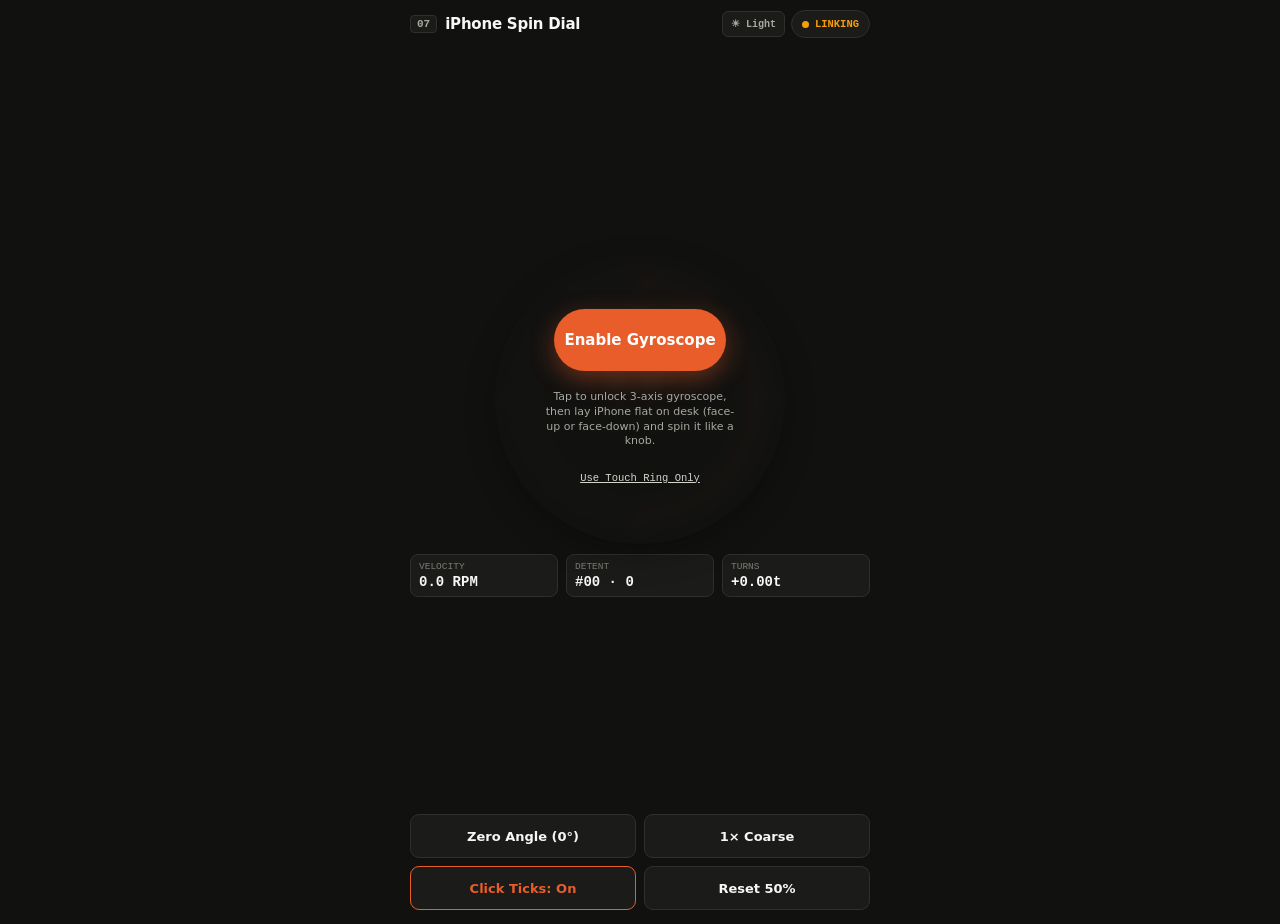
==== cells/left-grille/dial-phone.html @ c9fe2d1a "Expand Cell 05 secondary grid with 6 hardware-acoustic & iPhone dial sensors Adds a shared 48 kHz un" ====
<!DOCTYPE html>
<html lang="en">
<head>
  <meta charset="UTF-8">
  <meta name="viewport" content="width=device-width, initial-scale=1.0, maximum-scale=1.0, user-scalable=no, viewport-fit=cover">
  <meta name="apple-mobile-web-app-capable" content="yes">
  <meta name="apple-mobile-web-app-status-bar-style" content="black-translucent">
  <meta name="theme-color" content="#111110">
  <title>07 · iPhone Spin Dial Controller</title>
  <link rel="stylesheet" href="iphone-dial.css">
</head>
<body class="dp-body" data-theme="dark">
  <main class="dp-app" id="dp-app">
    <header class="dp-header">
      <div class="dp-brand">
        <span class="dp-badge">07</span>
        <span class="dp-title">iPhone Spin Dial</span>
      </div>
      <div class="dp-header-right">
        <button type="button" class="dp-theme-btn" id="dp-theme-btn" aria-label="Toggle dark or light theme">☀ Light</button>
        <div class="dp-status" id="dp-status" data-state="connecting">
          <span class="dp-dot" aria-hidden="true"></span>
          <span id="dp-status-text">LINKING</span>
        </div>
      </div>
    </header>

    <section class="dp-stage">
      <div class="dp-wheel-wrap" id="dp-wheel-pad" aria-label="Rotary encoder touch and gyroscope platter">
        <svg class="dp-wheel-svg" viewBox="0 0 240 240" aria-hidden="true">
          <circle cx="120" cy="120" r="112" fill="none" stroke="currentColor" stroke-opacity="0.14" stroke-width="1.5" />
          <circle cx="120" cy="120" r="98" fill="none" stroke="currentColor" stroke-opacity="0.12" stroke-width="5" />
          <path id="dp-arc-active" d="" fill="none" stroke="#e85d2a" stroke-width="5.5" stroke-linecap="round" />
          <g id="dp-ticks"></g>
          <g id="dp-rotor" transform="rotate(0 120 120)">
            <circle cx="120" cy="120" r="82" fill="none" stroke="currentColor" stroke-opacity="0.22" stroke-width="1.5" />
            <circle cx="120" cy="120" r="66" fill="none" stroke="currentColor" stroke-opacity="0.12" stroke-width="1" stroke-dasharray="3 3" />
            <line x1="120" y1="30" x2="120" y2="50" stroke="#e85d2a" stroke-width="4" stroke-linecap="round" />
            <circle cx="120" cy="60" r="9" fill="none" stroke="currentColor" stroke-opacity="0.35" stroke-width="1.5" />
          </g>
        </svg>

        <div class="dp-center-hud" id="dp-center-hud">
          <div class="dp-angle-big" id="dp-angle">0.0°</div>
          <div class="dp-val-sub" id="dp-value">VAL 50.0</div>
          <div class="dp-pose-meta" id="dp-pose">FLAT DESK · 0.00t</div>
        </div>

        <!-- 1-Tap iOS 13+ Gyroscope Permission Gate + Touch-Ring Fallback -->
        <div class="dp-gate" id="dp-gate">
          <button type="button" class="dp-enable-btn" id="dp-enable-btn">Enable Gyroscope</button>
          <p class="dp-gate-note" id="dp-gate-note">
            Tap to unlock 3-axis gyroscope, then lay iPhone flat on desk (face-up or face-down) and spin it like a knob.
          </p>
          <button type="button" class="dp-dismiss-btn" id="dp-touch-only-btn">Use Touch Ring Only</button>
        </div>
      </div>

      <div class="dp-metrics">
        <div class="dp-metric-box">
          <span class="dp-metric-k">VELOCITY</span>
          <span class="dp-metric-v" id="dp-rpm">0.0 RPM</span>
        </div>
        <div class="dp-metric-box">
          <span class="dp-metric-k">DETENT</span>
          <span class="dp-metric-v" id="dp-detent">#00 · 0</span>
        </div>
        <div class="dp-metric-box">
          <span class="dp-metric-k">TURNS</span>
          <span class="dp-metric-v" id="dp-turns">+0.00t</span>
        </div>
      </div>
    </section>

    <section class="dp-controls">
      <div class="dp-btn-grid">
        <button type="button" class="dp-btn" id="dp-zero-btn">Zero Angle (0°)</button>
        <button type="button" class="dp-btn" id="dp-fine-btn" aria-pressed="false">1× Coarse</button>
        <button type="button" class="dp-btn" id="dp-ticks-btn" aria-pressed="true">Click Ticks: On</button>
        <button type="button" class="dp-btn" id="dp-reset-btn">Reset 50%</button>
      </div>
    </section>
  </main>

  <script defer src="../motion/transport.js"></script>
  <script defer src="iphone-dial.js"></script>
  <script defer src="dial-phone.js"></script>
</body>
</html>
---- cells/left-grille/iphone-dial.css ----
/* ==========================================================================
   Secondary Grid Cell 07 — iPhone Spinning Dial Control (`cells/left-grille/iphone-dial.css`)
   Strictly scoped to `.id-cell` (desktop Secondary Cell 07) and `.dp-body`
   (standalone mobile rotary controller `dial-phone.html`).
   ========================================================================== */

.id-cell {
  --id-bg: #ffffff;
  --id-well: #f5f5f3;
  --id-well-border: #e4e4e0;
  --id-border: #dcdcd6;
  --id-ink: #141413;
  --id-ink-sec: #52524e;
  --id-ink-muted: #63635f;
  --id-cobalt: #0052cc;
  --id-cobalt-soft: rgba(0, 82, 204, 0.12);
  --id-vermilion: #c93700;
  --id-emerald: #047857;
  --id-sans: -apple-system, BlinkMacSystemFont, "SF Pro Text", "Inter", system-ui, sans-serif;
  --id-mono: ui-monospace, "SF Mono", "JetBrains Mono", Menlo, Consolas, monospace;

  position: relative;
  overflow: hidden;
  container-type: inline-size;
  font-family: var(--id-sans);
  color: var(--id-ink);
  -webkit-font-smoothing: antialiased;
}

.id-stage {
  position: absolute;
  inset: 0;
  padding: clamp(6px, 2.2cqw, 12px);
  display: grid;
  grid-template-rows: auto minmax(0, 1fr);
  row-gap: clamp(4px, 1.6cqw, 8px);
  background: var(--id-bg);
  user-select: none;
  -webkit-user-select: none;
}

/* --------------------------------------------------------------------------
   1. Top Bezel Bar
   -------------------------------------------------------------------------- */

.id-bezel {
  display: flex;
  align-items: center;
  justify-content: space-between;
  gap: 5px;
  min-width: 0;
}

.id-bezel-left {
  display: flex;
  align-items: center;
  gap: 5px;
  min-width: 0;
}

.id-kicker {
  font-family: var(--id-mono);
  font-size: clamp(8.5px, 2.2cqw, 10.5px);
  font-weight: 700;
  color: var(--id-ink-muted);
  font-variant-numeric: tabular-nums;
  flex: 0 0 auto;
}

.id-title {
  font-size: clamp(10px, 2.6cqw, 12.5px);
  font-weight: 600;
  letter-spacing: -0.01em;
  color: var(--id-ink);
  white-space: nowrap;
  overflow: hidden;
  text-overflow: ellipsis;
}

.id-led {
  width: 6px;
  height: 6px;
  border-radius: 50%;
  background: #9ca3af;
  flex: 0 0 auto;
}

.id-led[data-state="ready"] {
  background: var(--id-cobalt);
}

.id-led[data-state="live"] {
  background: #10b981;
  box-shadow: 0 0 0 2px rgba(16, 185, 129, 0.25);
}

.id-status-text {
  font-family: var(--id-mono);
  font-size: clamp(7.5px, 1.9cqw, 9.5px);
  font-weight: 600;
  color: var(--id-ink-muted);
  font-variant-numeric: tabular-nums;
  white-space: nowrap;
  overflow: hidden;
  text-overflow: ellipsis;
}

.id-bezel-right {
  display: flex;
  align-items: center;
  gap: 3px;
  flex: 0 0 auto;
}

.id-btn {
  height: clamp(19px, 5cqw, 23px);
  padding: 0 clamp(5px, 1.6cqw, 8px);
  border-radius: 5px;
  border: 1px solid var(--id-well-border);
  background: var(--id-well);
  color: var(--id-ink);
  font-family: var(--id-mono);
  font-size: clamp(8px, 2cqw, 10px);
  font-weight: 600;
  font-variant-numeric: tabular-nums;
  cursor: pointer;
  white-space: nowrap;
  transition: background-color 120ms ease, border-color 120ms ease, color 120ms ease;
}

.id-btn:hover {
  background: #eaeae6;
}

.id-btn:focus-visible {
  outline: 2px solid var(--id-cobalt);
  outline-offset: 1px;
}

.id-btn--qr[aria-expanded="true"] {
  background: var(--id-ink);
  border-color: var(--id-ink);
  color: #ffffff;
}

.id-btn--ble[aria-pressed="true"] {
  background: var(--id-cobalt-soft);
  border-color: rgba(0, 82, 204, 0.4);
  color: var(--id-cobalt);
}

/* --------------------------------------------------------------------------
   2. Main 2-Column Body: Machined Rotary Platter + Telemetry Column
   -------------------------------------------------------------------------- */

.id-body {
  display: grid;
  grid-template-columns: minmax(90px, 44%) minmax(0, 1fr);
  column-gap: clamp(6px, 2.2cqw, 12px);
  min-height: 0;
  min-width: 0;
  align-items: stretch;
}

.id-dial-pad {
  position: relative;
  background: var(--id-well);
  border: 1px solid var(--id-well-border);
  border-radius: 8px;
  display: flex;
  align-items: center;
  justify-content: center;
  min-height: 0;
  min-width: 0;
  padding: 4px;
  cursor: grab;
  touch-action: none;
}

.id-dial-pad.is-dragging {
  cursor: grabbing;
  border-color: #c5c5be;
}

.id-dial-pad:focus-visible {
  outline: 2px solid var(--id-cobalt);
  outline-offset: 1px;
}

.id-dial-svg {
  width: 100%;
  height: 100%;
  max-width: 100%;
  max-height: 100%;
  display: block;
}

.id-stator-well {
  fill: #ecece8;
  stroke: #dcdcd6;
  stroke-width: 1.2;
}

.id-value-track {
  fill: none;
  stroke: #dfdfd9;
  stroke-width: 3.2;
}

.id-value-arc {
  fill: none;
  stroke: var(--id-cobalt);
  stroke-width: 3.4;
  stroke-linecap: round;
}

.id-tick {
  stroke: #9e9e97;
  stroke-width: 1.25;
  stroke-linecap: round;
}

.id-tick--major {
  stroke: #52524e;
  stroke-width: 1.8;
}

.id-tick.is-active {
  stroke: var(--id-vermilion);
  stroke-width: 2.5;
}

.id-rotor-rim {
  fill: #d8d8d2;
  stroke: #b8b8b0;
  stroke-width: 1.2;
}

.id-rotor-face {
  fill: #f9f9f7;
  stroke: #e2e2dc;
  stroke-width: 1;
}

.id-rotor-groove {
  fill: none;
  stroke: #e6e6e1;
  stroke-width: 0.9;
  stroke-dasharray: 2 2;
}

.id-rotor-notch {
  stroke: var(--id-vermilion);
  stroke-width: 3.2;
  stroke-linecap: round;
}

.id-rotor-dimple {
  fill: #eaeae4;
  stroke: #c6c6be;
  stroke-width: 1.1;
}

.id-hub-cap {
  fill: #ffffff;
  stroke: #dcdcd6;
  stroke-width: 1;
}

.id-hub-readout {
  position: absolute;
  inset: 0;
  display: flex;
  flex-direction: column;
  align-items: center;
  justify-content: center;
  pointer-events: none;
  text-align: center;
}

.id-hub-angle {
  font-family: var(--id-mono);
  font-size: clamp(9.5px, 3cqw, 14px);
  font-weight: 700;
  font-variant-numeric: tabular-nums;
  color: var(--id-ink);
  line-height: 1.05;
}

.id-hub-turns {
  font-family: var(--id-mono);
  font-size: clamp(6.5px, 1.7cqw, 8.5px);
  font-variant-numeric: tabular-nums;
  color: var(--id-ink-muted);
  margin-top: 1px;
}

/* --------------------------------------------------------------------------
   3. Right-Column Telemetry Cards & Action Row
   -------------------------------------------------------------------------- */

.id-telemetry {
  display: grid;
  grid-template-rows: minmax(0, 1fr) minmax(0, 1fr) auto;
  row-gap: clamp(4px, 1.4cqw, 7px);
  min-width: 0;
  min-height: 0;
}

.id-card {
  background: var(--id-well);
  border: 1px solid var(--id-well-border);
  border-radius: 6px;
  padding: clamp(4px, 1.5cqw, 8px) clamp(6px, 1.8cqw, 10px);
  display: flex;
  flex-direction: column;
  justify-content: space-between;
  min-width: 0;
  min-height: 0;
  overflow: hidden;
}

.id-card-head {
  display: flex;
  align-items: center;
  justify-content: space-between;
  gap: 4px;
  min-width: 0;
}

.id-label {
  font-family: var(--id-mono);
  font-size: clamp(7.5px, 1.8cqw, 9.5px);
  font-weight: 600;
  letter-spacing: 0.04em;
  color: var(--id-ink-muted);
  white-space: nowrap;
  overflow: hidden;
  text-overflow: ellipsis;
}

.id-mini-pill {
  height: 17px;
  padding: 0 5px;
  border-radius: 4px;
  border: 1px solid var(--id-border);
  background: #ffffff;
  color: var(--id-ink-sec);
  font-family: var(--id-mono);
  font-size: 8px;
  font-weight: 600;
  cursor: pointer;
  white-space: nowrap;
}

.id-mini-pill[aria-pressed="true"] {
  background: var(--id-cobalt-soft);
  border-color: rgba(0, 82, 204, 0.4);
  color: var(--id-cobalt);
}

.id-metric-row {
  display: flex;
  align-items: baseline;
  gap: 3px;
  min-width: 0;
}

.id-metric-num {
  font-family: var(--id-mono);
  font-size: clamp(12px, 4.2cqw, 21px);
  font-weight: 700;
  letter-spacing: -0.02em;
  font-variant-numeric: tabular-nums;
  color: var(--id-ink);
  line-height: 1.05;
  white-space: nowrap;
}

.id-metric-unit {
  font-family: var(--id-mono);
  font-size: clamp(8px, 2cqw, 10.5px);
  color: var(--id-ink-muted);
  white-space: nowrap;
}

.id-bar-track {
  height: 4px;
  border-radius: 2px;
  background: #e2e2dc;
  overflow: hidden;
}

.id-bar-fill {
  height: 100%;
  width: 50%;
  background: var(--id-cobalt);
  border-radius: 2px;
  transition: width 40ms linear;
}

.id-sub-meta {
  font-family: var(--id-mono);
  font-size: clamp(7.5px, 1.8cqw, 9.5px);
  font-variant-numeric: tabular-nums;
  color: var(--id-ink-muted);
  white-space: nowrap;
  overflow: hidden;
  text-overflow: ellipsis;
}

.id-footer-row {
  display: flex;
  align-items: center;
  justify-content: space-between;
  gap: 4px;
  min-width: 0;
}

.id-sim-group {
  display: flex;
  align-items: center;
  gap: 3px;
}

.id-mini-btn {
  height: 19px;
  padding: 0 6px;
  border-radius: 4px;
  border: 1px solid var(--id-border);
  background: #ffffff;
  color: var(--id-ink-sec);
  font-family: var(--id-mono);
  font-size: 8.5px;
  font-weight: 600;
  cursor: pointer;
  white-space: nowrap;
}

.id-mini-btn:hover {
  background: #f0f0ec;
  color: var(--id-ink);
}

.id-mini-btn:focus-visible {
  outline: 2px solid var(--id-cobalt);
  outline-offset: 1px;
}

.id-mini-btn--close {
  background: var(--id-ink);
  border-color: var(--id-ink);
  color: #ffffff;
}

.id-link-meta {
  font-family: var(--id-mono);
  font-size: 8px;
  color: var(--id-ink-muted);
  font-variant-numeric: tabular-nums;
  white-space: nowrap;
  overflow: hidden;
  text-overflow: ellipsis;
}

/* --------------------------------------------------------------------------
   4. Toggleable In-Cell QR Pairing Overlay (`.id-qr-overlay`)
   -------------------------------------------------------------------------- */

.id-qr-overlay {
  position: absolute;
  inset: 0;
  z-index: 6;
  background: rgba(255, 255, 255, 0.97);
  backdrop-filter: blur(4px);
  padding: clamp(6px, 2.2cqw, 12px);
  display: grid;
  grid-template-columns: minmax(76px, 38%) minmax(0, 1fr);
  column-gap: clamp(6px, 2.4cqw, 12px);
  align-items: center;
}

.id-qr-overlay[hidden] {
  display: none !important;
}

.id-qr-box {
  width: 100%;
  height: 100%;
  max-height: 100%;
  display: flex;
  align-items: center;
  justify-content: center;
  background: #ffffff;
  border: 1px solid var(--id-well-border);
  border-radius: 6px;
  padding: 4px;
  min-height: 0;
}

.id-qr-box svg {
  width: 100%;
  height: 100%;
  max-width: 148px;
  max-height: 148px;
  display: block;
}

.id-qr-fallback {
  font-family: var(--id-mono);
  font-size: 9px;
  color: var(--id-ink-muted);
  text-align: center;
  padding: 6px;
}

.id-qr-meta {
  display: flex;
  flex-direction: column;
  justify-content: center;
  gap: 5px;
  min-width: 0;
}

.id-qr-top {
  display: flex;
  align-items: center;
  justify-content: space-between;
  gap: 4px;
}

.id-qr-sid {
  font-family: var(--id-mono);
  font-size: 9.5px;
  font-weight: 700;
  color: var(--id-ink);
  background: var(--id-well);
  border: 1px solid var(--id-well-border);
  border-radius: 4px;
  padding: 1px 5px;
}

.id-qr-actions {
  display: flex;
  align-items: center;
  gap: 4px;
}

.id-qr-hint {
  font-size: clamp(8.5px, 2.1cqw, 10.5px);
  line-height: 1.28;
  color: var(--id-ink-sec);
}

.id-host-input {
  width: 100%;
  height: 24px;
  padding: 0 6px;
  border-radius: 4px;
  border: 1px solid var(--id-border);
  background: var(--id-well);
  color: var(--id-ink);
  font-family: var(--id-mono);
  font-size: 9.5px;
}

.id-host-input:focus-visible {
  outline: 2px solid var(--id-cobalt);
  background: #ffffff;
}

/* --------------------------------------------------------------------------
   5. Container Query Breakpoints (Down to 150px)
   -------------------------------------------------------------------------- */

@container (max-width: 310px) {
  .id-status-text,
  .id-link-meta {
    display: none;
  }
}

@container (max-width: 245px) {
  .id-title,
  .id-hub-turns,
  .id-sub-meta,
  .id-footer-row {
    display: none;
  }

  .id-body {
    grid-template-columns: minmax(64px, 46%) minmax(0, 1fr);
    column-gap: 4px;
  }

  .id-telemetry {
    grid-template-rows: minmax(0, 1fr) minmax(0, 1fr);
  }

  .id-mini-pill {
    display: none;
  }
}

/* ==========================================================================
   6. Standalone Mobile Controller (`cells/left-grille/dial-phone.html`)
   Supports both Dark OLED Studio mode (default) and Braun Light Ceramic mode.
   ========================================================================== */

.dp-body {
  --dp-bg: #111110;
  --dp-surface: #1b1b19;
  --dp-surface-2: #252522;
  --dp-border: #2f2f2b;
  --dp-ink: #f7f7f5;
  --dp-ink-sec: #a8a8a0;
  --dp-ink-muted: #7c7c75;
  --dp-accent: #e85d2a;
  --dp-cobalt: #3b82f6;
  --dp-live: #10b981;
  --dp-sans: -apple-system, BlinkMacSystemFont, "SF Pro Display", "Inter", system-ui, sans-serif;
  --dp-mono: ui-monospace, "SF Mono", Menlo, monospace;

  margin: 0;
  padding: 0;
  min-height: 100dvh;
  background: var(--dp-bg);
  color: var(--dp-ink);
  font-family: var(--dp-sans);
  overscroll-behavior: none;
  user-select: none;
  -webkit-user-select: none;
  -webkit-font-smoothing: antialiased;
}

.dp-body[data-theme="light"] {
  --dp-bg: #f6f6f3;
  --dp-surface: #ffffff;
  --dp-surface-2: #ecece7;
  --dp-border: #dcdcd5;
  --dp-ink: #141413;
  --dp-ink-sec: #52524e;
  --dp-ink-muted: #6e6e68;
  --dp-accent: #c93700;
  --dp-cobalt: #0052cc;
}

.dp-app {
  min-height: 100dvh;
  max-width: 460px;
  margin-inline: auto;
  padding:
    calc(10px + env(safe-area-inset-top))
    calc(16px + env(safe-area-inset-right))
    calc(14px + env(safe-area-inset-bottom))
    calc(16px + env(safe-area-inset-left));
  display: flex;
  flex-direction: column;
  justify-content: space-between;
  gap: 10px;
}

.dp-header {
  display: flex;
  align-items: center;
  justify-content: space-between;
  gap: 8px;
}

.dp-brand {
  display: flex;
  align-items: center;
  gap: 8px;
}

.dp-badge {
  font-family: var(--dp-mono);
  font-size: 11px;
  font-weight: 700;
  padding: 2px 6px;
  border-radius: 4px;
  background: var(--dp-surface);
  border: 1px solid var(--dp-border);
  color: var(--dp-ink-sec);
}

.dp-title {
  font-size: 15px;
  font-weight: 600;
  letter-spacing: -0.015em;
}

.dp-header-right {
  display: flex;
  align-items: center;
  gap: 6px;
}

.dp-status {
  display: inline-flex;
  align-items: center;
  gap: 6px;
  height: 26px;
  padding: 0 10px;
  border-radius: 999px;
  background: var(--dp-surface);
  border: 1px solid var(--dp-border);
  font-family: var(--dp-mono);
  font-size: 10.5px;
  font-weight: 600;
  color: #f59e0b;
}

.dp-status[data-state="ready"] {
  color: var(--dp-live);
  border-color: rgba(16, 185, 129, 0.35);
}

.dp-dot {
  width: 7px;
  height: 7px;
  border-radius: 50%;
  background: currentColor;
}

.dp-theme-btn {
  height: 26px;
  padding: 0 8px;
  border-radius: 6px;
  border: 1px solid var(--dp-border);
  background: var(--dp-surface);
  color: var(--dp-ink-sec);
  font-family: var(--dp-mono);
  font-size: 10px;
  font-weight: 600;
  cursor: pointer;
}

.dp-stage {
  flex: 1;
  display: flex;
  flex-direction: column;
  align-items: center;
  justify-content: center;
  gap: 12px;
}

.dp-wheel-wrap {
  position: relative;
  width: min(76vw, 36dvh, 284px);
  aspect-ratio: 1 / 1;
  border-radius: 50%;
  background: var(--dp-surface);
  border: 1px solid var(--dp-border);
  box-shadow: 0 12px 32px rgba(0, 0, 0, 0.28);
  display: flex;
  align-items: center;
  justify-content: center;
  touch-action: none;
}

.dp-wheel-svg {
  position: absolute;
  inset: 0;
  width: 100%;
  height: 100%;
  pointer-events: none;
}

.dp-center-hud {
  position: relative;
  z-index: 1;
  display: flex;
  flex-direction: column;
  align-items: center;
  gap: 2px;
  pointer-events: none;
  text-align: center;
}

.dp-angle-big {
  font-family: var(--dp-mono);
  font-size: 28px;
  font-weight: 700;
  font-variant-numeric: tabular-nums;
  letter-spacing: -0.03em;
  line-height: 1;
}

.dp-val-sub {
  font-family: var(--dp-mono);
  font-size: 14px;
  font-weight: 600;
  color: var(--dp-accent);
  font-variant-numeric: tabular-nums;
}

.dp-pose-meta {
  font-family: var(--dp-mono);
  font-size: 10px;
  color: var(--dp-ink-sec);
  font-variant-numeric: tabular-nums;
}

.dp-gate {
  position: absolute;
  inset: -3px;
  z-index: 5;
  border-radius: 50%;
  background: rgba(17, 17, 16, 0.94);
  backdrop-filter: blur(8px);
  display: flex;
  flex-direction: column;
  align-items: center;
  justify-content: center;
  gap: 8px;
  padding: 18px;
  text-align: center;
  color: #f7f7f5;
}

.dp-gate[hidden] {
  display: none !important;
}

.dp-enable-btn {
  width: 172px;
  height: 62px;
  border-radius: 999px;
  border: 0;
  background: #e85d2a;
  color: #ffffff;
  font-family: var(--dp-sans);
  font-size: 15px;
  font-weight: 700;
  cursor: pointer;
  box-shadow: 0 8px 24px rgba(232, 93, 42, 0.4);
}

.dp-gate-note {
  font-size: 11px;
  line-height: 1.32;
  color: #a8a8a0;
  max-width: 200px;
}

.dp-dismiss-btn {
  border: 0;
  background: transparent;
  color: #d4d4cc;
  font-family: var(--dp-mono);
  font-size: 10.5px;
  text-decoration: underline;
  padding: 4px 8px;
  cursor: pointer;
}

.dp-metrics {
  width: 100%;
  display: grid;
  grid-template-columns: repeat(3, minmax(0, 1fr));
  gap: 8px;
}

.dp-metric-box {
  background: var(--dp-surface);
  border: 1px solid var(--dp-border);
  border-radius: 8px;
  padding: 6px 8px;
  display: flex;
  flex-direction: column;
  gap: 2px;
}

.dp-metric-k {
  font-family: var(--dp-mono);
  font-size: 9.5px;
  color: var(--dp-ink-muted);
}

.dp-metric-v {
  font-family: var(--dp-mono);
  font-size: 14px;
  font-weight: 700;
  font-variant-numeric: tabular-nums;
}

.dp-controls {
  display: flex;
  flex-direction: column;
  gap: 8px;
}

.dp-btn-grid {
  display: grid;
  grid-template-columns: repeat(2, minmax(0, 1fr));
  gap: 8px;
}

.dp-btn {
  height: 44px;
  border-radius: 9px;
  border: 1px solid var(--dp-border);
  background: var(--dp-surface);
  color: var(--dp-ink);
  font-family: var(--dp-sans);
  font-size: 13px;
  font-weight: 600;
  cursor: pointer;
}

.dp-btn[aria-pressed="true"] {
  border-color: var(--dp-accent);
  color: var(--dp-accent);
}
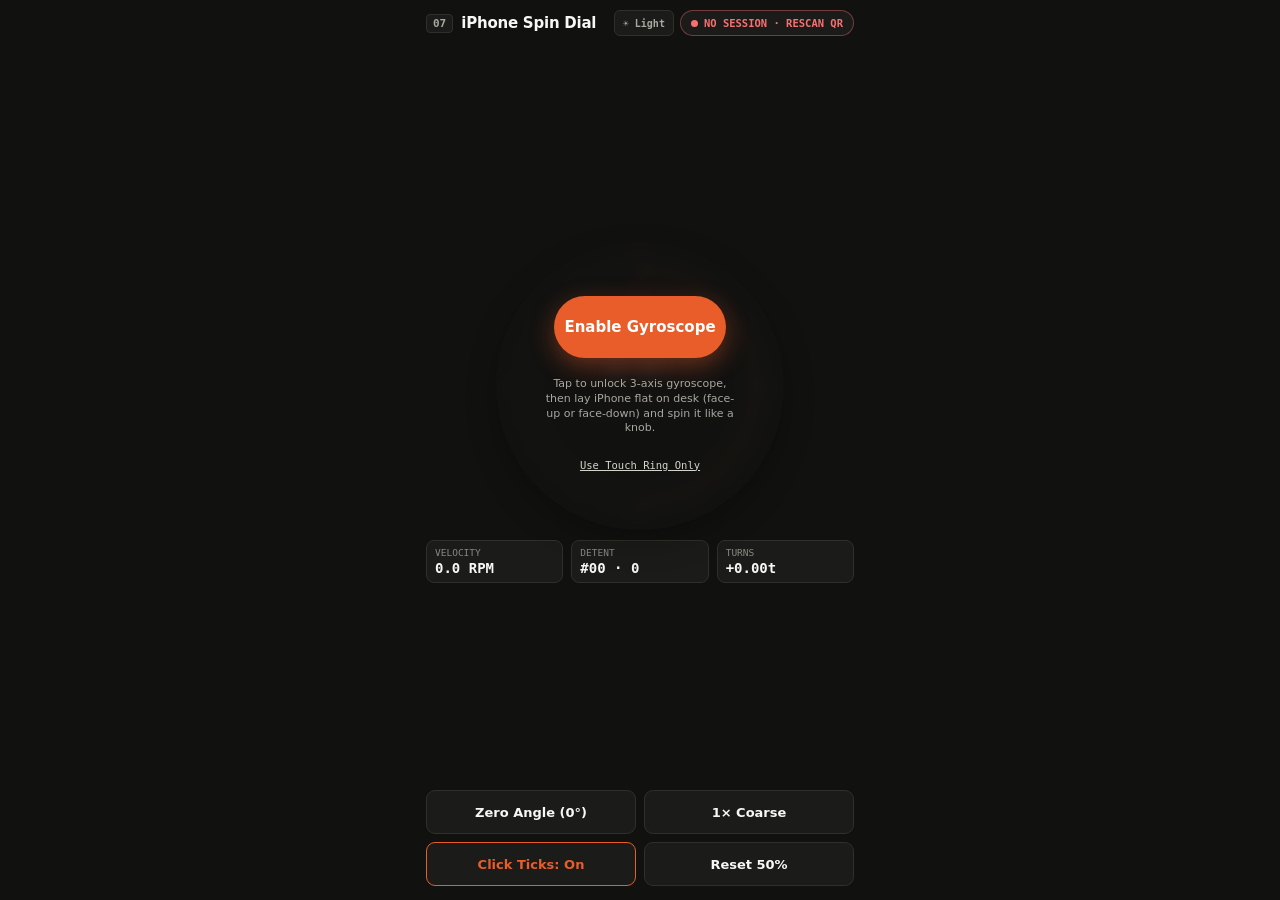
==== commit 117d6f18: "Fix Cell 05 breath puff, lid angle bridge, and iPhone dial lifecycle, status, and bridge security Li" ====
--- a/cells/left-grille/dial-phone.html
+++ b/cells/left-grille/dial-phone.html
@@ -18,10 +18,10 @@
       </div>
       <div class="dp-header-right">
         <button type="button" class="dp-theme-btn" id="dp-theme-btn" aria-label="Toggle dark or light theme">☀ Light</button>
-        <div class="dp-status" id="dp-status" data-state="connecting">
+        <button type="button" class="dp-status" id="dp-status" data-state="connecting" title="Link status · tap to reconnect">
           <span class="dp-dot" aria-hidden="true"></span>
-          <span id="dp-status-text">LINKING</span>
-        </div>
+          <span id="dp-status-text" aria-live="polite">LINKING</span>
+        </button>
       </div>
     </header>
 
--- a/cells/left-grille/iphone-dial.css
+++ b/cells/left-grille/iphone-dial.css
@@ -94,6 +94,14 @@
   box-shadow: 0 0 0 2px rgba(16, 185, 129, 0.25);
 }
 
+.id-led[data-state="linking"] {
+  background: #d97706;
+}
+
+.id-led[data-state="error"] {
+  background: var(--id-vermilion);
+}
+
 .id-status-text {
   font-family: var(--id-mono);
   font-size: clamp(7.5px, 1.9cqw, 9.5px);
@@ -575,7 +583,8 @@
 
 @container (max-width: 310px) {
   .id-status-text,
-  .id-link-meta {
+  .id-link-meta,
+  .id-qr-sid {
     display: none;
   }
 }
@@ -584,8 +593,15 @@
   .id-title,
   .id-hub-turns,
   .id-sub-meta,
-  .id-footer-row {
+  .id-footer-row,
+  .id-qr-sid,
+  .id-qr-hint {
     display: none;
+  }
+
+  .id-btn {
+    padding: 0 4px;
+    font-size: 7.5px;
   }
 
   .id-body {
@@ -599,6 +615,38 @@
 
   .id-mini-pill {
     display: none;
+  }
+
+  .id-qr-overlay {
+    grid-template-columns: minmax(48px, 34%) minmax(0, 1fr);
+    column-gap: 4px;
+    padding: 4px;
+  }
+
+  .id-qr-meta {
+    gap: 4px;
+  }
+
+  .id-qr-top {
+    justify-content: flex-start;
+  }
+
+  .id-qr-actions {
+    width: 100%;
+    flex-wrap: wrap;
+    gap: 3px;
+  }
+
+  .id-qr-overlay .id-mini-btn {
+    height: 18px;
+    padding: 0 4px;
+    font-size: 7.5px;
+  }
+
+  .id-host-input {
+    height: 20px;
+    padding: 0 4px;
+    font-size: 8px;
   }
 }
 
@@ -614,7 +662,7 @@
   --dp-border: #2f2f2b;
   --dp-ink: #f7f7f5;
   --dp-ink-sec: #a8a8a0;
-  --dp-ink-muted: #7c7c75;
+  --dp-ink-muted: #8a8a82;
   --dp-accent: #e85d2a;
   --dp-cobalt: #3b82f6;
   --dp-live: #10b981;
@@ -633,6 +681,13 @@
   -webkit-font-smoothing: antialiased;
 }
 
+/* dial-phone.html has no page reset: padded 100dvh boxes must not exceed the viewport */
+.dp-body *,
+.dp-body *::before,
+.dp-body *::after {
+  box-sizing: border-box;
+}
+
 .dp-body[data-theme="light"] {
   --dp-bg: #f6f6f3;
   --dp-surface: #ffffff;
@@ -709,11 +764,22 @@
   font-size: 10.5px;
   font-weight: 600;
   color: #f59e0b;
+  cursor: pointer;
+  white-space: nowrap;
 }
 
 .dp-status[data-state="ready"] {
   color: var(--dp-live);
   border-color: rgba(16, 185, 129, 0.35);
+}
+
+.dp-status[data-state="warn"] {
+  color: #f87171;
+  border-color: rgba(248, 113, 113, 0.4);
+}
+
+.dp-body[data-theme="light"] .dp-status[data-state="warn"] {
+  color: #b91c1c;
 }
 
 .dp-dot {
@@ -913,3 +979,21 @@
   border-color: var(--dp-accent);
   color: var(--dp-accent);
 }
+
+@media (prefers-reduced-motion: reduce) {
+  .id-cell *,
+  .id-cell *::before,
+  .id-cell *::after,
+  .dp-body *,
+  .dp-body *::before,
+  .dp-body *::after {
+    transition-duration: 0.01ms !important;
+    animation-duration: 0.01ms !important;
+    animation-iteration-count: 1 !important;
+  }
+
+  .id-btn,
+  .id-bar-fill {
+    transition: none !important;
+  }
+}
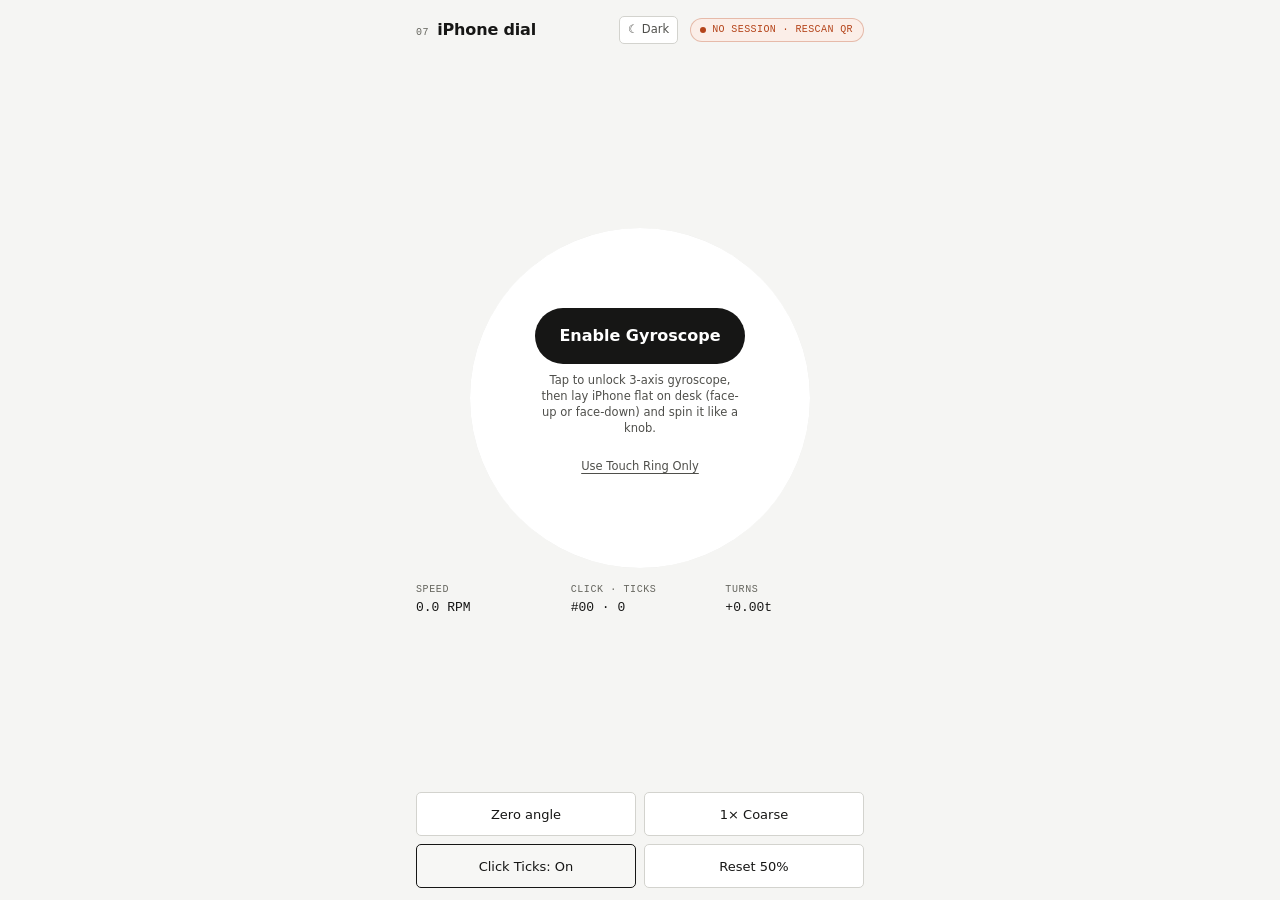
==== commit 9e73e7e7: "Restyle Cell 05 breath puff, lid angle, iPhone dial and the dial phone page on the shared UI system " ====
--- a/cells/left-grille/dial-phone.html
+++ b/cells/left-grille/dial-phone.html
@@ -4,23 +4,26 @@
   <meta charset="UTF-8">
   <meta name="viewport" content="width=device-width, initial-scale=1.0, maximum-scale=1.0, user-scalable=no, viewport-fit=cover">
   <meta name="apple-mobile-web-app-capable" content="yes">
-  <meta name="apple-mobile-web-app-status-bar-style" content="black-translucent">
-  <meta name="theme-color" content="#111110">
-  <title>07 · iPhone Spin Dial Controller</title>
+  <meta name="apple-mobile-web-app-status-bar-style" content="default">
+  <meta name="theme-color" content="#f5f5f3">
+  <title>iPhone Dial Controller</title>
+  <!-- Tokens and ui-pill / ui-label / ui-readout only; no tooltip script on the phone. -->
+  <link rel="stylesheet" href="../../ui/base.css">
   <link rel="stylesheet" href="iphone-dial.css">
 </head>
-<body class="dp-body" data-theme="dark">
+<body class="dp-body" data-theme="light">
   <main class="dp-app" id="dp-app">
     <header class="dp-header">
       <div class="dp-brand">
-        <span class="dp-badge">07</span>
-        <span class="dp-title">iPhone Spin Dial</span>
+        <span class="ui-tile-index">07</span>
+        <span class="dp-title">iPhone dial</span>
       </div>
       <div class="dp-header-right">
-        <button type="button" class="dp-theme-btn" id="dp-theme-btn" aria-label="Toggle dark or light theme">☀ Light</button>
-        <button type="button" class="dp-status" id="dp-status" data-state="connecting" title="Link status · tap to reconnect">
-          <span class="dp-dot" aria-hidden="true"></span>
-          <span id="dp-status-text" aria-live="polite">LINKING</span>
+        <button type="button" class="dp-theme-btn" id="dp-theme-btn" aria-label="Switch between light and dark theme">☾ Dark</button>
+        <!-- A button so OFFLINE · TAP and NO DESKTOP · TAP are reachable; dial-phone.js retries
+             only while no link is open. -->
+        <button type="button" class="ui-pill dp-status" id="dp-status" data-state="connecting">
+          <span id="dp-status-text" class="ui-pill-label" aria-live="polite">LINKING</span>
         </button>
       </div>
     </header>
@@ -30,12 +33,12 @@
         <svg class="dp-wheel-svg" viewBox="0 0 240 240" aria-hidden="true">
           <circle cx="120" cy="120" r="112" fill="none" stroke="currentColor" stroke-opacity="0.14" stroke-width="1.5" />
           <circle cx="120" cy="120" r="98" fill="none" stroke="currentColor" stroke-opacity="0.12" stroke-width="5" />
-          <path id="dp-arc-active" d="" fill="none" stroke="#e85d2a" stroke-width="5.5" stroke-linecap="round" />
+          <path id="dp-arc-active" class="dp-arc-active" d="" fill="none" stroke-width="5" stroke-linecap="round" />
           <g id="dp-ticks"></g>
           <g id="dp-rotor" transform="rotate(0 120 120)">
             <circle cx="120" cy="120" r="82" fill="none" stroke="currentColor" stroke-opacity="0.22" stroke-width="1.5" />
             <circle cx="120" cy="120" r="66" fill="none" stroke="currentColor" stroke-opacity="0.12" stroke-width="1" stroke-dasharray="3 3" />
-            <line x1="120" y1="30" x2="120" y2="50" stroke="#e85d2a" stroke-width="4" stroke-linecap="round" />
+            <line class="dp-notch" x1="120" y1="30" x2="120" y2="50" stroke-width="4" stroke-linecap="round" />
             <circle cx="120" cy="60" r="9" fill="none" stroke="currentColor" stroke-opacity="0.35" stroke-width="1.5" />
           </g>
         </svg>
@@ -58,23 +61,23 @@
 
       <div class="dp-metrics">
         <div class="dp-metric-box">
-          <span class="dp-metric-k">VELOCITY</span>
-          <span class="dp-metric-v" id="dp-rpm">0.0 RPM</span>
+          <span class="dp-metric-k ui-label">Speed</span>
+          <span class="dp-metric-v ui-readout" id="dp-rpm">0.0 RPM</span>
         </div>
         <div class="dp-metric-box">
-          <span class="dp-metric-k">DETENT</span>
-          <span class="dp-metric-v" id="dp-detent">#00 · 0</span>
+          <span class="dp-metric-k ui-label">Click · ticks</span>
+          <span class="dp-metric-v ui-readout" id="dp-detent">#00 · 0</span>
         </div>
         <div class="dp-metric-box">
-          <span class="dp-metric-k">TURNS</span>
-          <span class="dp-metric-v" id="dp-turns">+0.00t</span>
+          <span class="dp-metric-k ui-label">Turns</span>
+          <span class="dp-metric-v ui-readout" id="dp-turns">+0.00t</span>
         </div>
       </div>
     </section>
 
     <section class="dp-controls">
       <div class="dp-btn-grid">
-        <button type="button" class="dp-btn" id="dp-zero-btn">Zero Angle (0°)</button>
+        <button type="button" class="dp-btn" id="dp-zero-btn">Zero angle</button>
         <button type="button" class="dp-btn" id="dp-fine-btn" aria-pressed="false">1× Coarse</button>
         <button type="button" class="dp-btn" id="dp-ticks-btn" aria-pressed="true">Click Ticks: On</button>
         <button type="button" class="dp-btn" id="dp-reset-btn">Reset 50%</button>
--- a/ui/base.css
+++ b/ui/base.css
@@ -0,0 +1,877 @@
+/* ==========================================================================
+   ui/base.css — shared design system for design-with-gemini
+   Loaded first in index.html, before every cell stylesheet.
+
+   Contains only:
+     1. Tokens on :root (--ui-*).
+     2. Page-level rules (moved from index.html's inline <style>).
+     3. Opt-in classes under the ui- prefix (tile anatomy + controls).
+     4. The tooltip bubble (.ui-tip, created by ui/tooltip.js).
+   It never targets a cell class. Loading it changes no cell until the cell
+   uses a ui- class or a --ui- token. Contract and markup: ui/NOTES.md.
+   ========================================================================== */
+
+/* 1. Tokens ---------------------------------------------------------------- */
+
+:root {
+  /* Surfaces */
+  --ui-paper: #f5f5f3;        /* page */
+  --ui-surface: #ffffff;      /* tile, dialog, control face */
+  --ui-well: #f7f7f5;         /* sunken stage inside a tile */
+
+  /* Ink (contrast on --ui-surface / --ui-well) */
+  --ui-ink: #161615;          /* 18.1 / 16.9 */
+  --ui-ink-2: #4f4f4b;        /*  8.2 /  7.7 */
+  --ui-ink-3: #66665f;        /*  5.8 /  5.4  — smallest text allowed */
+
+  /* Lines */
+  --ui-hairline: #e5e5e2;     /* tile borders, dividers */
+  --ui-line: #d3d3ce;         /* control outlines */
+
+  /* Signal colours. Accent = live or needs attention. Positive = really connected. */
+  --ui-accent: #b4441a;       /* 5.6 on surface, 4.9 on its tint */
+  --ui-accent-tint: #fbeee8;
+  --ui-positive: #087250;     /* 5.9 on surface, 5.3 on its tint */
+  --ui-positive-tint: #e8f5ee;
+
+  /* Focus */
+  --ui-focus: #2f62d8;
+  --ui-ring: 2px solid var(--ui-focus);
+
+  /* Type: system stacks only (no downloads) */
+  --ui-sans: -apple-system, BlinkMacSystemFont, "Helvetica Neue", "Segoe UI", system-ui, sans-serif;
+  --ui-mono: ui-monospace, "SF Mono", Menlo, Consolas, "Liberation Mono", monospace;
+  --ui-fs-1: 10px;            /* mono caps labels, pills, keycaps */
+  --ui-fs-2: 11.5px;          /* controls, secondary readouts, small prose */
+  --ui-fs-3: 13px;            /* tile titles, prose */
+  --ui-fs-4: 16px;            /* studio titles, secondary heroes */
+  --ui-fs-5: 24px;            /* hero readouts */
+  --ui-caps-track: 0.06em;
+
+  /* Space: 4 px scale */
+  --ui-1: 4px;
+  --ui-2: 8px;
+  --ui-3: 12px;
+  --ui-4: 16px;
+  --ui-6: 24px;
+
+  /* Radii: two only (pills use 999px, a shape, not a radius step) */
+  --ui-radius-sm: 5px;        /* controls, wells, chips-in-boxes */
+  --ui-radius: 8px;           /* tiles, dialogs */
+
+  /* Anatomy */
+  --ui-head-h: 36px;
+  --ui-foot-h: 30px;
+  --ui-ctl-h: 28px;           /* minimum hit target in tiles */
+  --ui-ctl-h-sm: 24px;        /* visible height of compact controls; hit area stays 28 */
+  --ui-grid-gap: 4px;         /* cells/motion/motion.css fixed3 math assumes 4px */
+
+  /* Motion */
+  --ui-dur: 150ms;
+  --ui-ease: cubic-bezier(0.2, 0.8, 0.2, 1);
+
+  /* Elevation (popovers, tooltip, dialogs only) */
+  --ui-shadow-pop: 0 8px 24px rgba(22, 22, 21, 0.14), 0 1px 3px rgba(22, 22, 21, 0.12);
+}
+
+/* 2. Page ------------------------------------------------------------------ */
+
+*, *::before, *::after {
+  box-sizing: border-box;
+  margin: 0;
+  padding: 0;
+}
+
+body {
+  min-height: 100dvh;
+  background: var(--ui-paper);
+  padding: clamp(16px, 3vw, 40px);
+  font-family: var(--ui-sans);   /* text a cell leaves unstyled no longer falls back to Times */
+}
+
+.grid {
+  display: grid;
+  grid-template-columns: repeat(2, minmax(0, 1fr));
+  gap: var(--ui-grid-gap);
+  width: 100%;
+  max-width: min(92vw, 1600px);
+  margin-inline: auto;
+}
+
+@media (min-width: 768px) {
+  .grid {
+    grid-template-columns: repeat(3, minmax(0, 1fr));
+  }
+}
+
+.cell {
+  aspect-ratio: 4 / 3;
+  background: var(--ui-surface);
+  border: 1px solid var(--ui-hairline);
+  border-radius: var(--ui-radius);
+}
+
+/* 3. Opt-in classes ---------------------------------------------------------- */
+
+/* 3.1 Tile anatomy: head (36) / body (rest) / optional foot (30) ------------ */
+
+.ui-tile {
+  display: flex;
+  flex-direction: column;
+  min-width: 0;
+  overflow: hidden;
+  position: relative;
+  container: ui-tile / inline-size;
+  font-family: var(--ui-sans);
+  color: var(--ui-ink);
+  -webkit-font-smoothing: antialiased;
+}
+
+.ui-tile-head {
+  flex: 0 0 auto;
+  display: flex;
+  align-items: center;
+  gap: var(--ui-2);
+  height: var(--ui-head-h);
+  padding: 0 var(--ui-2) 0 var(--ui-3);
+  border-bottom: 1px solid var(--ui-hairline);
+  min-width: 0;
+}
+
+.ui-tile-index {
+  flex: 0 0 auto;
+  font: 500 var(--ui-fs-1) / 1 var(--ui-mono);
+  font-variant-numeric: tabular-nums;
+  letter-spacing: var(--ui-caps-track);
+  color: var(--ui-ink-3);
+}
+
+.ui-tile-step {            /* Decisions strip: "1 · INPUT" in place of the index */
+  flex: 0 1 auto;
+  min-width: 0;
+  font: 600 var(--ui-fs-1) / 1 var(--ui-mono);
+  letter-spacing: var(--ui-caps-track);
+  text-transform: uppercase;
+  color: var(--ui-ink-3);
+  white-space: nowrap;
+  overflow: hidden;
+  text-overflow: ellipsis;
+}
+
+.ui-tile-title {
+  flex: 0 1 auto;
+  min-width: 0;
+  font: 600 var(--ui-fs-3) / 1.2 var(--ui-sans);
+  letter-spacing: -0.005em;
+  color: var(--ui-ink);
+  white-space: nowrap;
+  overflow: hidden;
+  text-overflow: ellipsis;
+}
+
+.ui-tile-actions {
+  flex: 0 0 auto;
+  display: flex;
+  align-items: center;
+  gap: 6px;
+  margin-left: auto;
+}
+
+.ui-tile-body {
+  flex: 1 1 auto;
+  min-height: 0;
+  min-width: 0;
+  position: relative;
+  display: flex;
+  flex-direction: column;
+  gap: var(--ui-2);
+  padding: var(--ui-3);
+}
+
+.ui-tile-body--flush {
+  padding: 0;
+  gap: 0;
+}
+
+.ui-tile-foot {
+  flex: 0 0 auto;
+  display: flex;
+  align-items: center;
+  gap: var(--ui-2);
+  height: var(--ui-foot-h);
+  padding: 0 var(--ui-2) 0 var(--ui-3);
+  border-top: 1px solid var(--ui-hairline);
+  font: 400 var(--ui-fs-1) / 1 var(--ui-mono);
+  letter-spacing: 0.02em;
+  color: var(--ui-ink-3);
+  white-space: nowrap;
+  min-width: 0;
+}
+
+.ui-tile-foot > :last-child:not(:first-child) {
+  margin-left: auto;
+}
+
+/* Overlay head (full-bleed tiles such as Draw): same index/title/actions, no bar.
+   Laid over the body, takes no height, lets strokes start underneath it. */
+.ui-tile-head--overlay {
+  position: absolute;
+  top: 0;
+  left: 0;
+  right: 0;
+  z-index: 2;
+  border-bottom: 0;
+  background: transparent;
+  pointer-events: none;
+}
+
+.ui-tile-head--overlay .ui-tile-actions > * {
+  pointer-events: auto;
+}
+
+.ui-tile-head--overlay :is(.ui-tile-index, .ui-tile-step, .ui-tile-title) {
+  text-shadow: 0 0 4px var(--ui-surface), 0 0 2px var(--ui-surface);
+}
+
+.ui-tile-head--overlay .ui-btn:not(.ui-btn--primary):not([data-tone="attention"]) {
+  background: var(--ui-surface);
+  box-shadow: 0 0 0 2px var(--ui-surface);
+}
+
+.ui-truncate {
+  min-width: 0;
+  white-space: nowrap;
+  overflow: hidden;
+  text-overflow: ellipsis;
+}
+
+/* Whole tile as one button (API Matrix, Left Grille portal). */
+.ui-tile-trigger {
+  all: unset;
+  box-sizing: border-box;
+  display: flex;
+  flex-direction: column;
+  width: 100%;
+  height: 100%;
+  min-width: 0;
+  cursor: pointer;
+  border-radius: inherit;
+  text-align: left;
+}
+
+.ui-tile-trigger:focus-visible {
+  outline: var(--ui-ring);
+  outline-offset: -3px;
+}
+
+.ui-tile:has(> .ui-tile-trigger:hover) {
+  border-color: var(--ui-line);
+}
+
+/* 3.2 Buttons ---------------------------------------------------------------- */
+
+.ui-btn {
+  appearance: none;
+  display: inline-flex;
+  align-items: center;
+  justify-content: center;
+  gap: 6px;
+  position: relative;
+  height: var(--ui-ctl-h);
+  padding: 0 10px;
+  border: 1px solid var(--ui-line);
+  border-radius: var(--ui-radius-sm);
+  background: var(--ui-surface);
+  color: var(--ui-ink);
+  font: 500 var(--ui-fs-2) / 1 var(--ui-sans);
+  white-space: nowrap;
+  cursor: pointer;
+  user-select: none;
+  -webkit-user-select: none;
+  transition: background-color var(--ui-dur) var(--ui-ease), border-color var(--ui-dur) var(--ui-ease),
+    color var(--ui-dur) var(--ui-ease), transform var(--ui-dur) var(--ui-ease);
+}
+
+.ui-btn:hover {
+  background: var(--ui-well);
+  border-color: var(--ui-ink-3);
+}
+
+.ui-btn:active {
+  transform: translateY(0.5px);
+}
+
+.ui-btn[aria-pressed="true"],
+.ui-btn[aria-expanded="true"] {
+  background: var(--ui-well);
+  border-color: var(--ui-ink);
+  color: var(--ui-ink);
+}
+
+/* Running / recording state for a quiet button (mic on, array armed): rust, not black. */
+.ui-btn[data-tone="attention"] {
+  background: var(--ui-accent-tint);
+  border-color: var(--ui-accent);
+  color: var(--ui-accent);
+}
+
+.ui-btn[data-tone="attention"]:hover {
+  background: color-mix(in srgb, var(--ui-accent) 16%, var(--ui-surface));
+  border-color: var(--ui-accent);
+}
+
+.ui-btn--sm {
+  height: var(--ui-ctl-h-sm);
+  padding: 0 8px;
+}
+
+/* Hit areas: every control reaches 28 px high even when it looks smaller. */
+.ui-btn--sm::after,
+.ui-chip::after,
+.ui-pill:is(button, a)::after,
+.ui-seg > button::after {
+  content: "";
+  position: absolute;
+}
+
+.ui-btn--sm::after,
+.ui-chip::after {
+  inset: -3px 0;                  /* 24 visible + 1px borders -> 28+ hit */
+}
+
+.ui-pill:is(button, a)::after {
+  inset: -5px -2px;               /* 20 visible -> 30 x (w+4) hit */
+}
+
+.ui-seg > button::after {
+  inset: -3px -1px;               /* 22 inside the 28 px track -> fills it */
+}
+
+.ui-btn--icon {
+  width: var(--ui-ctl-h);
+  padding: 0;
+}
+
+.ui-btn--sm.ui-btn--icon {
+  width: var(--ui-ctl-h-sm);
+}
+
+.ui-btn--primary {
+  background: var(--ui-ink);
+  border-color: var(--ui-ink);
+  color: var(--ui-surface);
+  border-radius: 999px;
+  padding: 0 14px;
+  font-weight: 600;
+}
+
+.ui-btn--primary:hover {
+  background: #2e2e2c;
+  border-color: #2e2e2c;
+}
+
+.ui-btn--primary[aria-pressed="true"] {   /* primary toggle that is running (e.g. mic on) */
+  background: var(--ui-accent);
+  border-color: var(--ui-accent);
+  color: var(--ui-surface);
+}
+
+.ui-btn--quiet {                    /* text-only action, e.g. "JSON ↗" in a foot */
+  border-color: transparent;
+  background: transparent;
+  color: var(--ui-ink-2);
+}
+
+.ui-btn--quiet:hover {
+  border-color: transparent;
+  background: var(--ui-well);
+  color: var(--ui-ink);
+}
+
+.ui-btn:disabled,
+.ui-btn[aria-disabled="true"] {
+  cursor: not-allowed;
+  background: var(--ui-surface);
+  border-color: var(--ui-hairline);
+  color: var(--ui-ink-3);
+  transform: none;
+}
+
+/* 3.3 Segmented control -------------------------------------------------------- */
+
+.ui-seg {
+  display: inline-flex;
+  align-items: stretch;
+  gap: 2px;
+  height: var(--ui-ctl-h);
+  padding: 2px;
+  border: 1px solid var(--ui-hairline);
+  border-radius: var(--ui-radius-sm);
+  background: var(--ui-well);
+  min-width: 0;
+}
+
+.ui-seg > button {
+  appearance: none;
+  position: relative;
+  flex: 1 1 auto;
+  min-width: 0;
+  padding: 0 8px;
+  border: 0;
+  border-radius: calc(var(--ui-radius-sm) - 2px);
+  background: transparent;
+  color: var(--ui-ink-2);
+  font: 500 var(--ui-fs-2) / 1 var(--ui-sans);
+  white-space: nowrap;
+  cursor: pointer;
+  transition: background-color var(--ui-dur) var(--ui-ease), color var(--ui-dur) var(--ui-ease),
+    box-shadow var(--ui-dur) var(--ui-ease);
+}
+
+.ui-seg > button:hover {
+  color: var(--ui-ink);
+}
+
+.ui-seg > button:is([aria-pressed="true"], [aria-selected="true"], [aria-checked="true"]) {
+  background: var(--ui-surface);
+  color: var(--ui-ink);
+  box-shadow: 0 0 0 1px var(--ui-line), 0 1px 1px rgba(22, 22, 21, 0.05);
+}
+
+.ui-seg--mono > button {
+  font: 500 var(--ui-fs-1) / 1 var(--ui-mono);
+  letter-spacing: 0.04em;
+  text-transform: uppercase;
+}
+
+/* 3.4 Status pill: dot + label --------------------------------------------------
+   data-tone="idle" (default, grey) | "attention" (rust) | "ok" (green: only when
+   something is really connected) */
+
+.ui-pill {
+  appearance: none;
+  display: inline-flex;
+  align-items: center;
+  gap: 6px;
+  position: relative;
+  height: 20px;
+  padding: 0 8px 0 7px;
+  border: 1px solid var(--ui-hairline);
+  border-radius: 999px;
+  background: var(--ui-surface);
+  color: var(--ui-ink-2);
+  font: 500 var(--ui-fs-1) / 1 var(--ui-mono);
+  letter-spacing: 0.04em;
+  text-transform: uppercase;
+  white-space: nowrap;
+  flex: 0 0 auto;
+}
+
+.ui-pill::before {
+  content: "";
+  width: 6px;
+  height: 6px;
+  border-radius: 50%;
+  background: var(--ui-ink-3);
+  flex: 0 0 auto;
+}
+
+.ui-pill[data-tone="attention"] {
+  color: var(--ui-accent);
+  border-color: color-mix(in srgb, var(--ui-accent) 30%, transparent);
+  background: var(--ui-accent-tint);
+}
+
+.ui-pill[data-tone="attention"]::before {
+  background: var(--ui-accent);
+}
+
+.ui-pill[data-tone="ok"] {
+  color: var(--ui-positive);
+  border-color: color-mix(in srgb, var(--ui-positive) 30%, transparent);
+  background: var(--ui-positive-tint);
+}
+
+.ui-pill[data-tone="ok"]::before {
+  background: var(--ui-positive);
+}
+
+.ui-pill:is(button, a) {
+  cursor: pointer;
+  transition: background-color var(--ui-dur) var(--ui-ease), border-color var(--ui-dur) var(--ui-ease);
+}
+
+.ui-pill:is(button, a):hover {
+  border-color: var(--ui-line);
+}
+
+/* 3.5 Chip -------------------------------------------------------------------------- */
+
+.ui-chip {
+  appearance: none;
+  display: inline-flex;
+  align-items: center;
+  gap: 4px;
+  position: relative;
+  height: var(--ui-ctl-h-sm);
+  padding: 0 10px;
+  border: 1px solid var(--ui-hairline);
+  border-radius: 999px;
+  background: var(--ui-surface);
+  color: var(--ui-ink-2);
+  font: 400 var(--ui-fs-2) / 1 var(--ui-sans);
+  white-space: nowrap;
+  max-width: 100%;
+  overflow: hidden;
+  text-overflow: ellipsis;
+  cursor: pointer;
+  transition: border-color var(--ui-dur) var(--ui-ease), color var(--ui-dur) var(--ui-ease),
+    background-color var(--ui-dur) var(--ui-ease);
+}
+
+.ui-chip:hover {
+  border-color: var(--ui-line);
+  color: var(--ui-ink);
+}
+
+.ui-chip[aria-pressed="true"] {
+  border-color: var(--ui-ink);
+  color: var(--ui-ink);
+}
+
+/* 3.6 Slider (input type=range) ------------------------------------------------------ */
+
+.ui-slider {
+  appearance: none;
+  -webkit-appearance: none;
+  width: 100%;
+  height: var(--ui-ctl-h);
+  margin: 0;
+  background: transparent;
+  cursor: pointer;
+  accent-color: var(--ui-ink);
+}
+
+.ui-slider::-webkit-slider-runnable-track {
+  height: 2px;
+  border-radius: 1px;
+  background: var(--ui-line);
+}
+
+.ui-slider::-webkit-slider-thumb {
+  -webkit-appearance: none;
+  width: 14px;
+  height: 14px;
+  margin-top: -6px;
+  border-radius: 50%;
+  border: 2px solid var(--ui-surface);
+  background: var(--ui-ink);
+  box-shadow: 0 0 0 1px var(--ui-ink), 0 1px 2px rgba(22, 22, 21, 0.2);
+  transition: transform var(--ui-dur) var(--ui-ease);
+}
+
+.ui-slider:active::-webkit-slider-thumb {
+  transform: scale(1.12);
+}
+
+.ui-slider::-moz-range-track {
+  height: 2px;
+  border-radius: 1px;
+  background: var(--ui-line);
+}
+
+.ui-slider::-moz-range-thumb {
+  width: 10px;
+  height: 10px;
+  border-radius: 50%;
+  border: 2px solid var(--ui-surface);
+  background: var(--ui-ink);
+  box-shadow: 0 0 0 1px var(--ui-ink);
+}
+
+.ui-slider:focus-visible {
+  outline: none;
+}
+
+.ui-slider:focus-visible::-webkit-slider-thumb {
+  outline: var(--ui-ring);
+  outline-offset: 2px;
+}
+
+.ui-slider:focus-visible::-moz-range-thumb {
+  outline: var(--ui-ring);
+  outline-offset: 2px;
+}
+
+/* 3.7 Readouts and labels ------------------------------------------------------------- */
+
+.ui-label {
+  font: 500 var(--ui-fs-1) / 1.2 var(--ui-mono);
+  letter-spacing: var(--ui-caps-track);
+  text-transform: uppercase;
+  color: var(--ui-ink-3);
+}
+
+.ui-readout {
+  font: 500 var(--ui-fs-2) / 1.2 var(--ui-mono);
+  font-variant-numeric: tabular-nums;
+  color: var(--ui-ink);
+  white-space: nowrap;
+}
+
+.ui-readout--quiet {
+  color: var(--ui-ink-3);
+  font-weight: 400;
+}
+
+.ui-readout--hero {
+  font: 500 var(--ui-fs-5) / 1 var(--ui-mono);
+  letter-spacing: -0.02em;
+}
+
+.ui-readout-unit {
+  font-size: 0.55em;
+  font-weight: 400;
+  color: var(--ui-ink-3);
+  margin-left: 0.25em;
+  letter-spacing: 0;
+}
+
+.ui-kbd {
+  display: inline-flex;
+  align-items: center;
+  height: 16px;
+  padding: 0 4px;
+  border: 1px solid var(--ui-line);
+  border-bottom-width: 2px;
+  border-radius: 3px;
+  background: var(--ui-surface);
+  color: var(--ui-ink-2);
+  font: 500 var(--ui-fs-1) / 1 var(--ui-mono);
+}
+
+.ui-well {
+  background: var(--ui-well);
+  border-radius: var(--ui-radius-sm);
+}
+
+.ui-sr-only {
+  position: absolute !important;
+  width: 1px;
+  height: 1px;
+  padding: 0;
+  margin: -1px;
+  overflow: hidden;
+  clip: rect(0, 0, 0, 0);
+  white-space: nowrap;
+  border: 0;
+}
+
+/* 3.8 Secondary surfaces (studio pages and dialogs) ------------------------------------ */
+
+.ui-studio-bar {
+  display: flex;
+  align-items: center;
+  gap: var(--ui-3);
+  min-height: 48px;
+  padding: var(--ui-2) var(--ui-4);
+  border-bottom: 1px solid var(--ui-hairline);
+  background: var(--ui-surface);
+  font-family: var(--ui-sans);
+  color: var(--ui-ink);
+  min-width: 0;
+}
+
+.ui-studio-title {
+  min-width: 0;
+  font: 600 var(--ui-fs-4) / 1.2 var(--ui-sans);
+  letter-spacing: -0.01em;
+  white-space: nowrap;
+  overflow: hidden;
+  text-overflow: ellipsis;
+}
+
+.ui-studio-actions {
+  display: flex;
+  align-items: center;
+  gap: var(--ui-2);
+  margin-left: auto;
+  flex-wrap: wrap;
+  justify-content: flex-end;
+}
+
+.ui-dialog {
+  margin: auto;
+  padding: 0;
+  border: 1px solid var(--ui-hairline);
+  border-radius: var(--ui-radius);
+  background: var(--ui-surface);
+  color: var(--ui-ink);
+  box-shadow: var(--ui-shadow-pop);
+  max-width: min(1120px, calc(100vw - 32px));
+  max-height: calc(100dvh - 32px);
+  font-family: var(--ui-sans);
+}
+
+.ui-dialog::backdrop {
+  background: rgba(22, 22, 21, 0.28);
+}
+
+/* 3.9 Container steps. Kept after every control rule so they win ties. ------------ */
+
+/* Compact (< 320 px tile): foot and secondary controls go. */
+@container ui-tile (max-width: 319px) {
+  .ui-tile-foot,
+  .ui-hide-compact {
+    display: none !important;
+  }
+
+  .ui-tile-head {
+    padding: 0 6px 0 var(--ui-2);
+    gap: 6px;
+  }
+
+  .ui-tile-body {
+    padding: var(--ui-2);
+  }
+}
+
+/* Tiny (< 240 px tile, the 2-column phone layout): header + hero only. */
+@container ui-tile (max-width: 239px) {
+  .ui-hide-tiny {
+    display: none !important;
+  }
+
+  .ui-tile-head {
+    height: 30px;
+  }
+
+  .ui-tile-title {
+    font-size: var(--ui-fs-2);
+  }
+
+  .ui-pill .ui-pill-label {        /* status collapses to its dot; tip + aria keep the words */
+    display: none;
+  }
+
+  .ui-pill {
+    padding: 0;
+    width: 20px;
+    justify-content: center;
+  }
+
+  .ui-pill:is(button, a)::after {
+    inset: -5px -2px;             /* 24 x 30 hit area; fits inside 6px action gap */
+  }
+}
+
+/* 3.10 Focus ------------------------------------------------------------------------------ */
+
+:is(.ui-btn, .ui-chip, .ui-pill, .ui-seg > button):focus-visible {
+  outline: var(--ui-ring);
+  outline-offset: 2px;
+}
+
+/* 4. Tooltip (bubble created by ui/tooltip.js) -------------------------------------------
+   No display value on the base rule: the browser's [popover] closed state must stay
+   display:none. Layout display lives only on the open states. */
+
+.ui-tip {
+  position: fixed;
+  inset: auto;
+  left: 0;
+  top: 0;
+  z-index: 2147483647;
+  margin: 0;
+  padding: 6px 9px;
+  width: max-content;
+  max-width: min(260px, calc(100vw - 16px));
+  height: auto;
+  border: 1px solid rgba(255, 255, 255, 0.16);
+  border-radius: var(--ui-radius-sm);
+  background: var(--ui-ink);
+  color: var(--ui-surface);
+  box-shadow: var(--ui-shadow-pop);
+  font: 400 12px / 1.4 var(--ui-sans);
+  letter-spacing: 0;
+  text-align: left;
+  text-transform: none;
+  white-space: normal;
+  overflow: hidden;
+  overflow-wrap: anywhere;
+  pointer-events: none;
+  -webkit-font-smoothing: antialiased;
+}
+
+.ui-tip:not([popover]):not(.is-open) {
+  display: none;
+}
+
+.ui-tip:popover-open,
+.ui-tip.is-open {
+  display: flex;
+  align-items: center;
+  gap: 8px;
+  animation: ui-tip-in 120ms var(--ui-ease);
+}
+
+.ui-tip[data-switch] {
+  animation: none;
+}
+
+.ui-tip[data-placement="bottom"] {
+  --ui-tip-dy: -3px;
+}
+
+.ui-tip-text {
+  display: -webkit-box;
+  -webkit-box-orient: vertical;
+  -webkit-line-clamp: 6;           /* adopted titles can be whole paragraphs */
+  overflow: hidden;
+  min-width: 0;
+}
+
+.ui-tip-key {
+  flex: 0 0 auto;
+  padding: 2px 5px;
+  border-radius: 3px;
+  background: rgba(255, 255, 255, 0.9);
+  color: var(--ui-ink);
+  font: 600 var(--ui-fs-1) / 1 var(--ui-mono);
+}
+
+.ui-tip-key[hidden] {
+  display: none;
+}
+
+@keyframes ui-tip-in {
+  from {
+    opacity: 0;
+    transform: translateY(var(--ui-tip-dy, 3px));
+  }
+}
+
+/* 5. Reduced motion ------------------------------------------------------------------------ */
+
+@media (prefers-reduced-motion: reduce) {
+  :root {
+    --ui-dur: 0.01ms;
+  }
+
+  .ui-btn,
+  .ui-seg > button,
+  .ui-pill,
+  .ui-chip,
+  .ui-slider::-webkit-slider-thumb {
+    transition: none;
+  }
+
+  .ui-slider::-moz-range-thumb {
+    transition: none;
+  }
+
+  .ui-tip:popover-open,
+  .ui-tip.is-open {
+    animation: none;
+  }
+}
--- a/cells/left-grille/iphone-dial.css
+++ b/cells/left-grille/iphone-dial.css
@@ -1,491 +1,279 @@
 /* ==========================================================================
-   Secondary Grid Cell 07 — iPhone Spinning Dial Control (`cells/left-grille/iphone-dial.css`)
-   Strictly scoped to `.id-cell` (desktop Secondary Cell 07) and `.dp-body`
-   (standalone mobile rotary controller `dial-phone.html`).
+   Secondary slot 07 — iPhone dial (`cells/left-grille/iphone-dial.css`)
+   1. `.id-cell`: the slot is a shared-anatomy tile (left-grille NOTES "Sensor cell frame");
+      `.id-stage` is the `.lg-cell-stage` column. This file keeps the hero (the rotary dial),
+      its quiet readouts and the in-tile QR panel.
+   2. `.dp-body`: the standalone phone page `dial-phone.html`, on ../../ui/base.css tokens.
    ========================================================================== */
 
-.id-cell {
-  --id-bg: #ffffff;
-  --id-well: #f5f5f3;
-  --id-well-border: #e4e4e0;
-  --id-border: #dcdcd6;
-  --id-ink: #141413;
-  --id-ink-sec: #52524e;
-  --id-ink-muted: #63635f;
-  --id-cobalt: #0052cc;
-  --id-cobalt-soft: rgba(0, 82, 204, 0.12);
-  --id-vermilion: #c93700;
-  --id-emerald: #047857;
-  --id-sans: -apple-system, BlinkMacSystemFont, "SF Pro Text", "Inter", system-ui, sans-serif;
-  --id-mono: ui-monospace, "SF Mono", "JetBrains Mono", Menlo, Consolas, monospace;
-
+/* --------------------------------------------------------------------------
+   1. Desktop tile
+   -------------------------------------------------------------------------- */
+
+.id-stage {
+  user-select: none;
+  -webkit-user-select: none;
+}
+
+/* Pill: tone from code (data-tone); a long status truncates instead of pushing buttons out. */
+.id-pill {
+  min-width: 0;
+  flex: 0 1 auto;
+}
+
+.id-pill .ui-pill-label {
+  min-width: 0;
+  overflow: hidden;
+  text-overflow: ellipsis;
+}
+
+.id-bezel-right {
+  min-width: 0;
+  flex: 0 1 auto;
+}
+
+.id-body {
+  display: grid;
+  grid-template-columns: minmax(0, 1.25fr) minmax(0, 1fr);
+  grid-template-rows: minmax(0, 1fr);
+  gap: var(--ui-4);
+}
+
+/* Hero: the dial */
+.id-dial-pad {
   position: relative;
-  overflow: hidden;
-  container-type: inline-size;
-  font-family: var(--id-sans);
-  color: var(--id-ink);
-  -webkit-font-smoothing: antialiased;
-}
-
-.id-stage {
+  display: flex;
+  align-items: center;
+  justify-content: center;
+  min-height: 0;
+  min-width: 0;
+  padding: var(--ui-2);
+  border-radius: var(--ui-radius-sm);
+  background: var(--ui-well);
+  cursor: grab;
+  touch-action: none;
+}
+
+.id-dial-pad.is-dragging {
+  cursor: grabbing;
+}
+
+.id-dial-pad:focus-visible {
+  outline: var(--ui-ring);
+  outline-offset: 2px;
+}
+
+.id-dial-svg {
+  width: 100%;
+  height: 100%;
+  display: block;
+}
+
+.id-stator-well {
+  fill: var(--ui-surface);
+  stroke: var(--ui-hairline);
+  stroke-width: 1;
+}
+
+.id-value-track {
+  fill: none;
+  stroke: var(--ui-hairline);
+  stroke-width: 3;
+}
+
+.id-value-arc {
+  fill: none;
+  stroke: var(--ui-ink);
+  stroke-width: 3;
+  stroke-linecap: round;
+}
+
+.id-tick {
+  stroke: var(--ui-line);
+  stroke-width: 1.2;
+  stroke-linecap: round;
+}
+
+.id-tick--major {
+  stroke: var(--ui-ink-3);
+  stroke-width: 1.6;
+}
+
+.id-tick.is-active {
+  stroke: var(--ui-accent);
+  stroke-width: 2.5;
+}
+
+.id-rotor-rim {
+  fill: var(--ui-well);
+  stroke: var(--ui-line);
+  stroke-width: 1;
+}
+
+.id-rotor-face {
+  fill: var(--ui-surface);
+  stroke: var(--ui-hairline);
+  stroke-width: 1;
+}
+
+.id-rotor-groove {
+  fill: none;
+  stroke: var(--ui-hairline);
+  stroke-width: 0.9;
+  stroke-dasharray: 2 2;
+}
+
+.id-rotor-notch {                /* the index mark that turns with the dial */
+  stroke: var(--ui-accent);
+  stroke-width: 3;
+  stroke-linecap: round;
+}
+
+.id-rotor-dimple {
+  fill: var(--ui-well);
+  stroke: var(--ui-line);
+  stroke-width: 1;
+}
+
+.id-hub-cap {
+  fill: var(--ui-surface);
+  stroke: var(--ui-hairline);
+  stroke-width: 1;
+}
+
+.id-hub-readout {
   position: absolute;
   inset: 0;
-  padding: clamp(6px, 2.2cqw, 12px);
-  display: grid;
-  grid-template-rows: auto minmax(0, 1fr);
-  row-gap: clamp(4px, 1.6cqw, 8px);
-  background: var(--id-bg);
-  user-select: none;
-  -webkit-user-select: none;
-}
-
-/* --------------------------------------------------------------------------
-   1. Top Bezel Bar
-   -------------------------------------------------------------------------- */
-
-.id-bezel {
-  display: flex;
-  align-items: center;
+  display: flex;
+  flex-direction: column;
+  align-items: center;
+  justify-content: center;
+  gap: 2px;
+  pointer-events: none;
+  text-align: center;
+}
+
+.id-hub-angle {
+  font: 500 var(--ui-fs-4) / 1 var(--ui-mono);
+  font-variant-numeric: tabular-nums;
+  letter-spacing: -0.02em;
+  color: var(--ui-ink);
+}
+
+.id-hub-turns {
+  font: 400 var(--ui-fs-1) / 1 var(--ui-mono);
+  font-variant-numeric: tabular-nums;
+  color: var(--ui-ink-3);
+}
+
+/* Quiet readouts: value and speed */
+.id-telemetry {
+  display: flex;
+  flex-direction: column;
   justify-content: space-between;
-  gap: 5px;
-  min-width: 0;
-}
-
-.id-bezel-left {
-  display: flex;
-  align-items: center;
-  gap: 5px;
-  min-width: 0;
-}
-
-.id-kicker {
-  font-family: var(--id-mono);
-  font-size: clamp(8.5px, 2.2cqw, 10.5px);
-  font-weight: 700;
-  color: var(--id-ink-muted);
+  gap: var(--ui-3);
+  min-width: 0;
+  min-height: 0;
+}
+
+.id-card {
+  display: flex;
+  flex-direction: column;
+  gap: var(--ui-1);
+  min-width: 0;
+}
+
+.id-card-head {
+  display: flex;
+  align-items: center;
+  justify-content: space-between;
+  gap: var(--ui-1);
+  min-width: 0;
+}
+
+.id-mini-pill {
   font-variant-numeric: tabular-nums;
-  flex: 0 0 auto;
-}
-
-.id-title {
-  font-size: clamp(10px, 2.6cqw, 12.5px);
-  font-weight: 600;
-  letter-spacing: -0.01em;
-  color: var(--id-ink);
+}
+
+.id-metric-row {
+  display: flex;
+  align-items: baseline;
+  min-width: 0;
+}
+
+.id-metric-num {                 /* secondary: one step below the hero, the dial */
+  font-size: var(--ui-fs-4);
+  line-height: 1.1;
+}
+
+.id-metric-row .ui-readout-unit {
+  font-size: var(--ui-fs-1);
+}
+
+.id-bar-track {
+  height: 2px;
+  border-radius: 1px;
+  background: var(--ui-hairline);
+  overflow: hidden;
+}
+
+.id-bar-fill {
+  height: 100%;
+  width: 50%;
+  background: var(--ui-ink);
+  transition: width 40ms linear;
+}
+
+.id-sub-meta {
+  font: 400 var(--ui-fs-1) / 1.3 var(--ui-mono);
+  font-variant-numeric: tabular-nums;
+  color: var(--ui-ink-3);
   white-space: nowrap;
   overflow: hidden;
   text-overflow: ellipsis;
 }
 
-.id-led {
-  width: 6px;
-  height: 6px;
-  border-radius: 50%;
-  background: #9ca3af;
-  flex: 0 0 auto;
-}
-
-.id-led[data-state="ready"] {
-  background: var(--id-cobalt);
-}
-
-.id-led[data-state="live"] {
-  background: #10b981;
-  box-shadow: 0 0 0 2px rgba(16, 185, 129, 0.25);
-}
-
-.id-led[data-state="linking"] {
-  background: #d97706;
-}
-
-.id-led[data-state="error"] {
-  background: var(--id-vermilion);
-}
-
-.id-status-text {
-  font-family: var(--id-mono);
-  font-size: clamp(7.5px, 1.9cqw, 9.5px);
-  font-weight: 600;
-  color: var(--id-ink-muted);
-  font-variant-numeric: tabular-nums;
-  white-space: nowrap;
+/* Shown only in a narrow mount (240–319 px), where the base step hides the foot. */
+.id-narrow-note {
+  display: none;
+}
+
+/* Foot: Zero + Sim spins left, link meta right */
+.id-sim-group {               /* "Sim" label, then quiet buttons named for the input */
+  display: flex;
+  align-items: center;
+  gap: 2px;
+  min-width: 0;
+}
+
+.id-sim-label {
+  margin-right: var(--ui-1);
+}
+
+.id-foot-sep {
+  width: 1px;
+  height: 14px;
+  margin: 0 var(--ui-1);
+  background: var(--ui-hairline);
+}
+
+.id-link-meta {
+  min-width: 0;
   overflow: hidden;
   text-overflow: ellipsis;
 }
 
-.id-bezel-right {
-  display: flex;
-  align-items: center;
-  gap: 3px;
-  flex: 0 0 auto;
-}
-
-.id-btn {
-  height: clamp(19px, 5cqw, 23px);
-  padding: 0 clamp(5px, 1.6cqw, 8px);
-  border-radius: 5px;
-  border: 1px solid var(--id-well-border);
-  background: var(--id-well);
-  color: var(--id-ink);
-  font-family: var(--id-mono);
-  font-size: clamp(8px, 2cqw, 10px);
-  font-weight: 600;
-  font-variant-numeric: tabular-nums;
-  cursor: pointer;
-  white-space: nowrap;
-  transition: background-color 120ms ease, border-color 120ms ease, color 120ms ease;
-}
-
-.id-btn:hover {
-  background: #eaeae6;
-}
-
-.id-btn:focus-visible {
-  outline: 2px solid var(--id-cobalt);
-  outline-offset: 1px;
-}
-
-.id-btn--qr[aria-expanded="true"] {
-  background: var(--id-ink);
-  border-color: var(--id-ink);
-  color: #ffffff;
-}
-
-.id-btn--ble[aria-pressed="true"] {
-  background: var(--id-cobalt-soft);
-  border-color: rgba(0, 82, 204, 0.4);
-  color: var(--id-cobalt);
-}
-
-/* --------------------------------------------------------------------------
-   2. Main 2-Column Body: Machined Rotary Platter + Telemetry Column
-   -------------------------------------------------------------------------- */
-
-.id-body {
-  display: grid;
-  grid-template-columns: minmax(90px, 44%) minmax(0, 1fr);
-  column-gap: clamp(6px, 2.2cqw, 12px);
-  min-height: 0;
-  min-width: 0;
-  align-items: stretch;
-}
-
-.id-dial-pad {
-  position: relative;
-  background: var(--id-well);
-  border: 1px solid var(--id-well-border);
-  border-radius: 8px;
-  display: flex;
-  align-items: center;
-  justify-content: center;
-  min-height: 0;
-  min-width: 0;
-  padding: 4px;
-  cursor: grab;
-  touch-action: none;
-}
-
-.id-dial-pad.is-dragging {
-  cursor: grabbing;
-  border-color: #c5c5be;
-}
-
-.id-dial-pad:focus-visible {
-  outline: 2px solid var(--id-cobalt);
-  outline-offset: 1px;
-}
-
-.id-dial-svg {
-  width: 100%;
-  height: 100%;
-  max-width: 100%;
-  max-height: 100%;
-  display: block;
-}
-
-.id-stator-well {
-  fill: #ecece8;
-  stroke: #dcdcd6;
-  stroke-width: 1.2;
-}
-
-.id-value-track {
-  fill: none;
-  stroke: #dfdfd9;
-  stroke-width: 3.2;
-}
-
-.id-value-arc {
-  fill: none;
-  stroke: var(--id-cobalt);
-  stroke-width: 3.4;
-  stroke-linecap: round;
-}
-
-.id-tick {
-  stroke: #9e9e97;
-  stroke-width: 1.25;
-  stroke-linecap: round;
-}
-
-.id-tick--major {
-  stroke: #52524e;
-  stroke-width: 1.8;
-}
-
-.id-tick.is-active {
-  stroke: var(--id-vermilion);
-  stroke-width: 2.5;
-}
-
-.id-rotor-rim {
-  fill: #d8d8d2;
-  stroke: #b8b8b0;
-  stroke-width: 1.2;
-}
-
-.id-rotor-face {
-  fill: #f9f9f7;
-  stroke: #e2e2dc;
-  stroke-width: 1;
-}
-
-.id-rotor-groove {
-  fill: none;
-  stroke: #e6e6e1;
-  stroke-width: 0.9;
-  stroke-dasharray: 2 2;
-}
-
-.id-rotor-notch {
-  stroke: var(--id-vermilion);
-  stroke-width: 3.2;
-  stroke-linecap: round;
-}
-
-.id-rotor-dimple {
-  fill: #eaeae4;
-  stroke: #c6c6be;
-  stroke-width: 1.1;
-}
-
-.id-hub-cap {
-  fill: #ffffff;
-  stroke: #dcdcd6;
-  stroke-width: 1;
-}
-
-.id-hub-readout {
-  position: absolute;
-  inset: 0;
-  display: flex;
-  flex-direction: column;
-  align-items: center;
-  justify-content: center;
-  pointer-events: none;
-  text-align: center;
-}
-
-.id-hub-angle {
-  font-family: var(--id-mono);
-  font-size: clamp(9.5px, 3cqw, 14px);
-  font-weight: 700;
-  font-variant-numeric: tabular-nums;
-  color: var(--id-ink);
-  line-height: 1.05;
-}
-
-.id-hub-turns {
-  font-family: var(--id-mono);
-  font-size: clamp(6.5px, 1.7cqw, 8.5px);
-  font-variant-numeric: tabular-nums;
-  color: var(--id-ink-muted);
-  margin-top: 1px;
-}
-
-/* --------------------------------------------------------------------------
-   3. Right-Column Telemetry Cards & Action Row
-   -------------------------------------------------------------------------- */
-
-.id-telemetry {
-  display: grid;
-  grid-template-rows: minmax(0, 1fr) minmax(0, 1fr) auto;
-  row-gap: clamp(4px, 1.4cqw, 7px);
-  min-width: 0;
-  min-height: 0;
-}
-
-.id-card {
-  background: var(--id-well);
-  border: 1px solid var(--id-well-border);
-  border-radius: 6px;
-  padding: clamp(4px, 1.5cqw, 8px) clamp(6px, 1.8cqw, 10px);
-  display: flex;
-  flex-direction: column;
-  justify-content: space-between;
-  min-width: 0;
-  min-height: 0;
-  overflow: hidden;
-}
-
-.id-card-head {
-  display: flex;
-  align-items: center;
-  justify-content: space-between;
-  gap: 4px;
-  min-width: 0;
-}
-
-.id-label {
-  font-family: var(--id-mono);
-  font-size: clamp(7.5px, 1.8cqw, 9.5px);
-  font-weight: 600;
-  letter-spacing: 0.04em;
-  color: var(--id-ink-muted);
-  white-space: nowrap;
-  overflow: hidden;
-  text-overflow: ellipsis;
-}
-
-.id-mini-pill {
-  height: 17px;
-  padding: 0 5px;
-  border-radius: 4px;
-  border: 1px solid var(--id-border);
-  background: #ffffff;
-  color: var(--id-ink-sec);
-  font-family: var(--id-mono);
-  font-size: 8px;
-  font-weight: 600;
-  cursor: pointer;
-  white-space: nowrap;
-}
-
-.id-mini-pill[aria-pressed="true"] {
-  background: var(--id-cobalt-soft);
-  border-color: rgba(0, 82, 204, 0.4);
-  color: var(--id-cobalt);
-}
-
-.id-metric-row {
-  display: flex;
-  align-items: baseline;
-  gap: 3px;
-  min-width: 0;
-}
-
-.id-metric-num {
-  font-family: var(--id-mono);
-  font-size: clamp(12px, 4.2cqw, 21px);
-  font-weight: 700;
-  letter-spacing: -0.02em;
-  font-variant-numeric: tabular-nums;
-  color: var(--id-ink);
-  line-height: 1.05;
-  white-space: nowrap;
-}
-
-.id-metric-unit {
-  font-family: var(--id-mono);
-  font-size: clamp(8px, 2cqw, 10.5px);
-  color: var(--id-ink-muted);
-  white-space: nowrap;
-}
-
-.id-bar-track {
-  height: 4px;
-  border-radius: 2px;
-  background: #e2e2dc;
-  overflow: hidden;
-}
-
-.id-bar-fill {
-  height: 100%;
-  width: 50%;
-  background: var(--id-cobalt);
-  border-radius: 2px;
-  transition: width 40ms linear;
-}
-
-.id-sub-meta {
-  font-family: var(--id-mono);
-  font-size: clamp(7.5px, 1.8cqw, 9.5px);
-  font-variant-numeric: tabular-nums;
-  color: var(--id-ink-muted);
-  white-space: nowrap;
-  overflow: hidden;
-  text-overflow: ellipsis;
-}
-
-.id-footer-row {
-  display: flex;
-  align-items: center;
-  justify-content: space-between;
-  gap: 4px;
-  min-width: 0;
-}
-
-.id-sim-group {
-  display: flex;
-  align-items: center;
-  gap: 3px;
-}
-
-.id-mini-btn {
-  height: 19px;
-  padding: 0 6px;
-  border-radius: 4px;
-  border: 1px solid var(--id-border);
-  background: #ffffff;
-  color: var(--id-ink-sec);
-  font-family: var(--id-mono);
-  font-size: 8.5px;
-  font-weight: 600;
-  cursor: pointer;
-  white-space: nowrap;
-}
-
-.id-mini-btn:hover {
-  background: #f0f0ec;
-  color: var(--id-ink);
-}
-
-.id-mini-btn:focus-visible {
-  outline: 2px solid var(--id-cobalt);
-  outline-offset: 1px;
-}
-
-.id-mini-btn--close {
-  background: var(--id-ink);
-  border-color: var(--id-ink);
-  color: #ffffff;
-}
-
-.id-link-meta {
-  font-family: var(--id-mono);
-  font-size: 8px;
-  color: var(--id-ink-muted);
-  font-variant-numeric: tabular-nums;
-  white-space: nowrap;
-  overflow: hidden;
-  text-overflow: ellipsis;
-}
-
-/* --------------------------------------------------------------------------
-   4. Toggleable In-Cell QR Pairing Overlay (`.id-qr-overlay`)
-   -------------------------------------------------------------------------- */
-
+/* In-tile QR pairing panel: covers the body only; the header stays usable. */
 .id-qr-overlay {
   position: absolute;
   inset: 0;
-  z-index: 6;
-  background: rgba(255, 255, 255, 0.97);
-  backdrop-filter: blur(4px);
-  padding: clamp(6px, 2.2cqw, 12px);
+  z-index: 2;
   display: grid;
-  grid-template-columns: minmax(76px, 38%) minmax(0, 1fr);
-  column-gap: clamp(6px, 2.4cqw, 12px);
-  align-items: center;
+  grid-template-columns: minmax(0, 40%) minmax(0, 1fr);
+  gap: var(--ui-3);
+  align-items: center;
+  padding: var(--ui-3);
+  background: var(--ui-surface);
 }
 
 .id-qr-overlay[hidden] {
@@ -493,40 +281,36 @@
 }
 
 .id-qr-box {
-  width: 100%;
-  height: 100%;
+  display: flex;
+  align-items: center;
+  justify-content: center;
+  min-height: 0;
   max-height: 100%;
-  display: flex;
-  align-items: center;
-  justify-content: center;
-  background: #ffffff;
-  border: 1px solid var(--id-well-border);
-  border-radius: 6px;
-  padding: 4px;
-  min-height: 0;
+  aspect-ratio: 1 / 1;
+  border: 1px solid var(--ui-hairline);
+  border-radius: var(--ui-radius-sm);
+  background: var(--ui-surface);
+  padding: var(--ui-1);
 }
 
 .id-qr-box svg {
   width: 100%;
   height: 100%;
-  max-width: 148px;
-  max-height: 148px;
   display: block;
 }
 
 .id-qr-fallback {
-  font-family: var(--id-mono);
-  font-size: 9px;
-  color: var(--id-ink-muted);
+  padding: var(--ui-2);
+  font: 400 var(--ui-fs-1) / 1.4 var(--ui-mono);
+  color: var(--ui-ink-3);
   text-align: center;
-  padding: 6px;
 }
 
 .id-qr-meta {
   display: flex;
   flex-direction: column;
   justify-content: center;
-  gap: 5px;
+  gap: var(--ui-2);
   min-width: 0;
 }
 
@@ -534,291 +318,245 @@
   display: flex;
   align-items: center;
   justify-content: space-between;
-  gap: 4px;
+  gap: var(--ui-1);
+  min-width: 0;
 }
 
 .id-qr-sid {
-  font-family: var(--id-mono);
-  font-size: 9.5px;
-  font-weight: 700;
-  color: var(--id-ink);
-  background: var(--id-well);
-  border: 1px solid var(--id-well-border);
-  border-radius: 4px;
-  padding: 1px 5px;
+  min-width: 0;
+  overflow: hidden;
+  text-overflow: ellipsis;
+  white-space: nowrap;
 }
 
 .id-qr-actions {
   display: flex;
   align-items: center;
-  gap: 4px;
+  gap: var(--ui-1);
+  flex: 0 0 auto;
 }
 
 .id-qr-hint {
-  font-size: clamp(8.5px, 2.1cqw, 10.5px);
-  line-height: 1.28;
-  color: var(--id-ink-sec);
+  font: 400 var(--ui-fs-2) / 1.4 var(--ui-sans);
+  color: var(--ui-ink-2);
+  overflow-wrap: anywhere;
 }
 
 .id-host-input {
   width: 100%;
-  height: 24px;
-  padding: 0 6px;
-  border-radius: 4px;
-  border: 1px solid var(--id-border);
-  background: var(--id-well);
-  color: var(--id-ink);
-  font-family: var(--id-mono);
-  font-size: 9.5px;
+  height: var(--ui-ctl-h);
+  padding: 0 var(--ui-2);
+  border: 1px solid var(--ui-line);
+  border-radius: var(--ui-radius-sm);
+  background: var(--ui-surface);
+  color: var(--ui-ink);
+  font: 400 var(--ui-fs-2) / 1 var(--ui-mono);
+}
+
+.id-host-input::placeholder {
+  color: var(--ui-ink-3);
 }
 
 .id-host-input:focus-visible {
-  outline: 2px solid var(--id-cobalt);
-  background: #ffffff;
-}
-
-/* --------------------------------------------------------------------------
-   5. Container Query Breakpoints (Down to 150px)
-   -------------------------------------------------------------------------- */
-
-@container (max-width: 310px) {
-  .id-status-text,
-  .id-link-meta,
+  outline: var(--ui-ring);
+  outline-offset: 1px;
+}
+
+/* Size steps (slot tile width; the page keeps tiles >= 320 px, tests mount narrower) */
+@container ui-tile (max-width: 319px) {
+  .id-body {
+    grid-template-rows: minmax(0, 1fr) auto;
+    gap: var(--ui-2) var(--ui-3);
+  }
+
+  .id-narrow-note {
+    display: block;
+    grid-column: 1 / -1;
+  }
+
+  .id-sub-meta,
+  .id-qr-hint,
   .id-qr-sid {
     display: none;
   }
 }
 
-@container (max-width: 245px) {
-  .id-title,
+@container ui-tile (max-width: 239px) {
+  .id-narrow-note,
+  .id-telemetry,
   .id-hub-turns,
-  .id-sub-meta,
-  .id-footer-row,
-  .id-qr-sid,
-  .id-qr-hint {
+  .id-title {
     display: none;
   }
 
-  .id-btn {
-    padding: 0 4px;
-    font-size: 7.5px;
+  .id-body {
+    grid-template-columns: minmax(0, 1fr);
+    grid-template-rows: minmax(0, 1fr);
   }
 
-  .id-body {
-    grid-template-columns: minmax(64px, 46%) minmax(0, 1fr);
-    column-gap: 4px;
+  .id-qr-overlay {
+    grid-template-columns: minmax(0, 1fr);
+    padding: var(--ui-1);
   }
 
-  .id-telemetry {
-    grid-template-rows: minmax(0, 1fr) minmax(0, 1fr);
-  }
-
-  .id-mini-pill {
+  .id-qr-meta {
     display: none;
   }
-
-  .id-qr-overlay {
-    grid-template-columns: minmax(48px, 34%) minmax(0, 1fr);
-    column-gap: 4px;
-    padding: 4px;
-  }
-
-  .id-qr-meta {
-    gap: 4px;
-  }
-
-  .id-qr-top {
-    justify-content: flex-start;
-  }
-
-  .id-qr-actions {
-    width: 100%;
-    flex-wrap: wrap;
-    gap: 3px;
-  }
-
-  .id-qr-overlay .id-mini-btn {
-    height: 18px;
-    padding: 0 4px;
-    font-size: 7.5px;
-  }
-
-  .id-host-input {
-    height: 20px;
-    padding: 0 4px;
-    font-size: 8px;
-  }
-}
-
-/* ==========================================================================
-   6. Standalone Mobile Controller (`cells/left-grille/dial-phone.html`)
-   Supports both Dark OLED Studio mode (default) and Braun Light Ceramic mode.
-   ========================================================================== */
+}
+
+/* --------------------------------------------------------------------------
+   2. Phone page (`dial-phone.html`): light paper on the shared tokens, 44 px touch targets,
+      no hover tooltips. The theme button switches to a dark set of the same tokens.
+   -------------------------------------------------------------------------- */
 
 .dp-body {
-  --dp-bg: #111110;
-  --dp-surface: #1b1b19;
-  --dp-surface-2: #252522;
-  --dp-border: #2f2f2b;
-  --dp-ink: #f7f7f5;
-  --dp-ink-sec: #a8a8a0;
-  --dp-ink-muted: #8a8a82;
-  --dp-accent: #e85d2a;
-  --dp-cobalt: #3b82f6;
-  --dp-live: #10b981;
-  --dp-sans: -apple-system, BlinkMacSystemFont, "SF Pro Display", "Inter", system-ui, sans-serif;
-  --dp-mono: ui-monospace, "SF Mono", Menlo, monospace;
-
-  margin: 0;
-  padding: 0;
   min-height: 100dvh;
-  background: var(--dp-bg);
-  color: var(--dp-ink);
-  font-family: var(--dp-sans);
+  padding: 0;                       /* base.css pads the grid page; the phone is edge to edge */
+  background: var(--ui-paper);
+  color: var(--ui-ink);
   overscroll-behavior: none;
   user-select: none;
   -webkit-user-select: none;
   -webkit-font-smoothing: antialiased;
-}
-
-/* dial-phone.html has no page reset: padded 100dvh boxes must not exceed the viewport */
-.dp-body *,
-.dp-body *::before,
-.dp-body *::after {
-  box-sizing: border-box;
-}
-
-.dp-body[data-theme="light"] {
-  --dp-bg: #f6f6f3;
-  --dp-surface: #ffffff;
-  --dp-surface-2: #ecece7;
-  --dp-border: #dcdcd5;
-  --dp-ink: #141413;
-  --dp-ink-sec: #52524e;
-  --dp-ink-muted: #6e6e68;
-  --dp-accent: #c93700;
-  --dp-cobalt: #0052cc;
+  -webkit-tap-highlight-color: transparent;
+}
+
+.dp-body[data-theme="dark"] {
+  --ui-paper: #111110;
+  --ui-surface: #1b1b19;
+  --ui-well: #232321;
+  --ui-ink: #f5f5f3;
+  --ui-ink-2: #c9c9c2;
+  --ui-ink-3: #a3a39b;              /* 6.9:1 on surface */
+  --ui-hairline: #2f2f2b;
+  --ui-line: #46463f;
+  --ui-accent: #ef8a5c;             /* 6.6:1 on surface */
+  --ui-accent-tint: #33221a;
+  --ui-positive: #4cc796;           /* 8.1:1 on surface */
+  --ui-positive-tint: #13281f;
+}
+
+.dp-body :is(button, input):focus-visible {
+  outline: var(--ui-ring);
+  outline-offset: 2px;
 }
 
 .dp-app {
   min-height: 100dvh;
-  max-width: 460px;
+  max-width: 480px;
   margin-inline: auto;
   padding:
-    calc(10px + env(safe-area-inset-top))
-    calc(16px + env(safe-area-inset-right))
-    calc(14px + env(safe-area-inset-bottom))
-    calc(16px + env(safe-area-inset-left));
+    calc(var(--ui-2) + env(safe-area-inset-top))
+    calc(var(--ui-4) + env(safe-area-inset-right))
+    calc(var(--ui-3) + env(safe-area-inset-bottom))
+    calc(var(--ui-4) + env(safe-area-inset-left));
   display: flex;
   flex-direction: column;
   justify-content: space-between;
-  gap: 10px;
+  gap: var(--ui-3);
 }
 
 .dp-header {
   display: flex;
   align-items: center;
   justify-content: space-between;
-  gap: 8px;
+  gap: var(--ui-2);
+  min-height: 44px;
 }
 
 .dp-brand {
   display: flex;
-  align-items: center;
-  gap: 8px;
-}
-
-.dp-badge {
-  font-family: var(--dp-mono);
-  font-size: 11px;
-  font-weight: 700;
-  padding: 2px 6px;
-  border-radius: 4px;
-  background: var(--dp-surface);
-  border: 1px solid var(--dp-border);
-  color: var(--dp-ink-sec);
+  align-items: baseline;
+  gap: var(--ui-2);
+  min-width: 0;
 }
 
 .dp-title {
-  font-size: 15px;
-  font-weight: 600;
-  letter-spacing: -0.015em;
+  min-width: 0;
+  font: 600 var(--ui-fs-4) / 1.2 var(--ui-sans);
+  letter-spacing: -0.01em;
+  white-space: nowrap;
+  overflow: hidden;
+  text-overflow: ellipsis;
 }
 
 .dp-header-right {
   display: flex;
   align-items: center;
-  gap: 6px;
-}
-
+  gap: var(--ui-3);
+  flex: 0 0 auto;
+}
+
+.dp-theme-btn {
+  position: relative;
+  height: 28px;
+  padding: 0 var(--ui-2);
+  border: 1px solid var(--ui-line);
+  border-radius: var(--ui-radius-sm);
+  background: var(--ui-surface);
+  color: var(--ui-ink-2);
+  font: 500 var(--ui-fs-2) / 1 var(--ui-sans);
+  white-space: nowrap;
+  cursor: pointer;
+}
+
+.dp-theme-btn::after {              /* 44 px tall tap target */
+  content: "";
+  position: absolute;
+  inset: -9px -4px;
+}
+
+/* Status pill (a button): LIVE green only while the desktop answers; linking and waiting
+   are grey; anything that needs a tap or a rescan is rust. */
 .dp-status {
-  display: inline-flex;
-  align-items: center;
-  gap: 6px;
-  height: 26px;
-  padding: 0 10px;
-  border-radius: 999px;
-  background: var(--dp-surface);
-  border: 1px solid var(--dp-border);
-  font-family: var(--dp-mono);
-  font-size: 10.5px;
-  font-weight: 600;
-  color: #f59e0b;
+  height: 24px;
+  padding: 0 10px 0 9px;
+  cursor: default;
+}
+
+button.dp-status::after {
+  inset: -10px -6px;                /* 44 px tall tap target for OFFLINE · TAP */
+}
+
+.dp-status[data-state="ready"] {
+  color: var(--ui-positive);
+  border-color: color-mix(in srgb, var(--ui-positive) 30%, transparent);
+  background: var(--ui-positive-tint);
+}
+
+.dp-status[data-state="ready"]::before {
+  background: var(--ui-positive);
+}
+
+.dp-status[data-state="warn"] {
+  color: var(--ui-accent);
+  border-color: color-mix(in srgb, var(--ui-accent) 30%, transparent);
+  background: var(--ui-accent-tint);
   cursor: pointer;
-  white-space: nowrap;
-}
-
-.dp-status[data-state="ready"] {
-  color: var(--dp-live);
-  border-color: rgba(16, 185, 129, 0.35);
-}
-
-.dp-status[data-state="warn"] {
-  color: #f87171;
-  border-color: rgba(248, 113, 113, 0.4);
-}
-
-.dp-body[data-theme="light"] .dp-status[data-state="warn"] {
-  color: #b91c1c;
-}
-
-.dp-dot {
-  width: 7px;
-  height: 7px;
-  border-radius: 50%;
-  background: currentColor;
-}
-
-.dp-theme-btn {
-  height: 26px;
-  padding: 0 8px;
-  border-radius: 6px;
-  border: 1px solid var(--dp-border);
-  background: var(--dp-surface);
-  color: var(--dp-ink-sec);
-  font-family: var(--dp-mono);
-  font-size: 10px;
-  font-weight: 600;
-  cursor: pointer;
-}
-
+}
+
+.dp-status[data-state="warn"]::before {
+  background: var(--ui-accent);
+}
+
+/* Stage: the wheel is the hero */
 .dp-stage {
   flex: 1;
   display: flex;
   flex-direction: column;
   align-items: center;
   justify-content: center;
-  gap: 12px;
+  gap: var(--ui-4);
 }
 
 .dp-wheel-wrap {
   position: relative;
-  width: min(76vw, 36dvh, 284px);
+  width: min(86vw, 46dvh, 340px);
   aspect-ratio: 1 / 1;
+  border: 1px solid var(--ui-hairline);
   border-radius: 50%;
-  background: var(--dp-surface);
-  border: 1px solid var(--dp-border);
-  box-shadow: 0 12px 32px rgba(0, 0, 0, 0.28);
+  background: var(--ui-surface);
+  color: var(--ui-ink);             /* the SVG draws in currentColor */
   display: flex;
   align-items: center;
   justify-content: center;
@@ -833,167 +571,174 @@
   pointer-events: none;
 }
 
+.dp-arc-active {
+  stroke: var(--ui-ink);
+}
+
+.dp-notch {
+  stroke: var(--ui-accent);
+}
+
+.dp-tick {
+  stroke: currentColor;
+  stroke-opacity: 0.3;
+  stroke-width: 1.4;
+}
+
+.dp-tick--major {
+  stroke-opacity: 0.65;
+  stroke-width: 2.2;
+}
+
+.dp-tick.is-active {
+  stroke: var(--ui-accent);
+  stroke-opacity: 1;
+  stroke-width: 3;
+}
+
 .dp-center-hud {
   position: relative;
   z-index: 1;
   display: flex;
   flex-direction: column;
   align-items: center;
-  gap: 2px;
+  gap: var(--ui-1);
   pointer-events: none;
   text-align: center;
 }
 
 .dp-angle-big {
-  font-family: var(--dp-mono);
-  font-size: 28px;
-  font-weight: 700;
+  font: 500 var(--ui-fs-5) / 1 var(--ui-mono);
   font-variant-numeric: tabular-nums;
-  letter-spacing: -0.03em;
-  line-height: 1;
+  letter-spacing: -0.02em;
 }
 
 .dp-val-sub {
-  font-family: var(--dp-mono);
-  font-size: 14px;
-  font-weight: 600;
-  color: var(--dp-accent);
+  font: 500 var(--ui-fs-3) / 1.3 var(--ui-mono);
   font-variant-numeric: tabular-nums;
+  color: var(--ui-ink-2);
 }
 
 .dp-pose-meta {
-  font-family: var(--dp-mono);
-  font-size: 10px;
-  color: var(--dp-ink-sec);
+  font: 500 var(--ui-fs-1) / 1.2 var(--ui-mono);
   font-variant-numeric: tabular-nums;
-}
-
+  letter-spacing: var(--ui-caps-track);
+  text-transform: uppercase;
+  color: var(--ui-ink-3);
+}
+
+/* Gyroscope permission gate (also the no-gyroscope explanation) */
 .dp-gate {
   position: absolute;
-  inset: -3px;
+  inset: -1px;
   z-index: 5;
   border-radius: 50%;
-  background: rgba(17, 17, 16, 0.94);
-  backdrop-filter: blur(8px);
+  background: var(--ui-surface);    /* opaque: the angle readout must not show through the note */
   display: flex;
   flex-direction: column;
   align-items: center;
   justify-content: center;
-  gap: 8px;
-  padding: 18px;
+  gap: var(--ui-2);
+  padding: var(--ui-6);
   text-align: center;
-  color: #f7f7f5;
+  color: var(--ui-ink);
 }
 
 .dp-gate[hidden] {
   display: none !important;
 }
 
-.dp-enable-btn {
-  width: 172px;
-  height: 62px;
+.dp-enable-btn {                    /* the page's one primary action */
+  min-width: 156px;
+  height: 56px;
+  padding: 0 var(--ui-6);
+  border: 0;
   border-radius: 999px;
-  border: 0;
-  background: #e85d2a;
-  color: #ffffff;
-  font-family: var(--dp-sans);
-  font-size: 15px;
-  font-weight: 700;
+  background: var(--ui-ink);
+  color: var(--ui-surface);
+  font: 600 var(--ui-fs-4) / 1.1 var(--ui-sans);
   cursor: pointer;
-  box-shadow: 0 8px 24px rgba(232, 93, 42, 0.4);
+  transition: transform var(--ui-dur) var(--ui-ease);
+}
+
+.dp-enable-btn:active {
+  transform: scale(0.97);
 }
 
 .dp-gate-note {
-  font-size: 11px;
-  line-height: 1.32;
-  color: #a8a8a0;
-  max-width: 200px;
+  max-width: 210px;
+  font: 400 var(--ui-fs-2) / 1.4 var(--ui-sans);
+  color: var(--ui-ink-2);
 }
 
 .dp-dismiss-btn {
+  min-height: 44px;
+  padding: 0 var(--ui-3);
   border: 0;
   background: transparent;
-  color: #d4d4cc;
-  font-family: var(--dp-mono);
-  font-size: 10.5px;
+  color: var(--ui-ink-2);
+  font: 500 var(--ui-fs-2) / 1 var(--ui-sans);
   text-decoration: underline;
-  padding: 4px 8px;
+  text-underline-offset: 3px;
   cursor: pointer;
 }
 
+/* Secondary readouts: label over value, no boxes */
 .dp-metrics {
   width: 100%;
   display: grid;
   grid-template-columns: repeat(3, minmax(0, 1fr));
-  gap: 8px;
+  gap: var(--ui-4);
 }
 
 .dp-metric-box {
-  background: var(--dp-surface);
-  border: 1px solid var(--dp-border);
-  border-radius: 8px;
-  padding: 6px 8px;
-  display: flex;
-  flex-direction: column;
-  gap: 2px;
-}
-
-.dp-metric-k {
-  font-family: var(--dp-mono);
-  font-size: 9.5px;
-  color: var(--dp-ink-muted);
+  display: flex;
+  flex-direction: column;
+  gap: var(--ui-1);
+  min-width: 0;
 }
 
 .dp-metric-v {
-  font-family: var(--dp-mono);
-  font-size: 14px;
-  font-weight: 700;
-  font-variant-numeric: tabular-nums;
-}
-
+  font-size: var(--ui-fs-3);
+}
+
+/* Controls (44 px tap targets) */
 .dp-controls {
   display: flex;
   flex-direction: column;
-  gap: 8px;
+  gap: var(--ui-2);
 }
 
 .dp-btn-grid {
   display: grid;
   grid-template-columns: repeat(2, minmax(0, 1fr));
-  gap: 8px;
+  gap: var(--ui-2);
 }
 
 .dp-btn {
   height: 44px;
-  border-radius: 9px;
-  border: 1px solid var(--dp-border);
-  background: var(--dp-surface);
-  color: var(--dp-ink);
-  font-family: var(--dp-sans);
-  font-size: 13px;
-  font-weight: 600;
+  border: 1px solid var(--ui-line);
+  border-radius: var(--ui-radius-sm);
+  background: var(--ui-surface);
+  color: var(--ui-ink);
+  font: 500 var(--ui-fs-3) / 1 var(--ui-sans);
   cursor: pointer;
+  transition: background-color var(--ui-dur) var(--ui-ease), border-color var(--ui-dur) var(--ui-ease);
+}
+
+.dp-btn:active {
+  background: var(--ui-well);
 }
 
 .dp-btn[aria-pressed="true"] {
-  border-color: var(--dp-accent);
-  color: var(--dp-accent);
+  background: var(--ui-well);
+  border-color: var(--ui-ink);
 }
 
 @media (prefers-reduced-motion: reduce) {
-  .id-cell *,
-  .id-cell *::before,
-  .id-cell *::after,
-  .dp-body *,
-  .dp-body *::before,
-  .dp-body *::after {
-    transition-duration: 0.01ms !important;
-    animation-duration: 0.01ms !important;
-    animation-iteration-count: 1 !important;
-  }
-
-  .id-btn,
-  .id-bar-fill {
+  .id-bar-fill,
+  .dp-enable-btn,
+  .dp-btn {
     transition: none !important;
   }
 }
